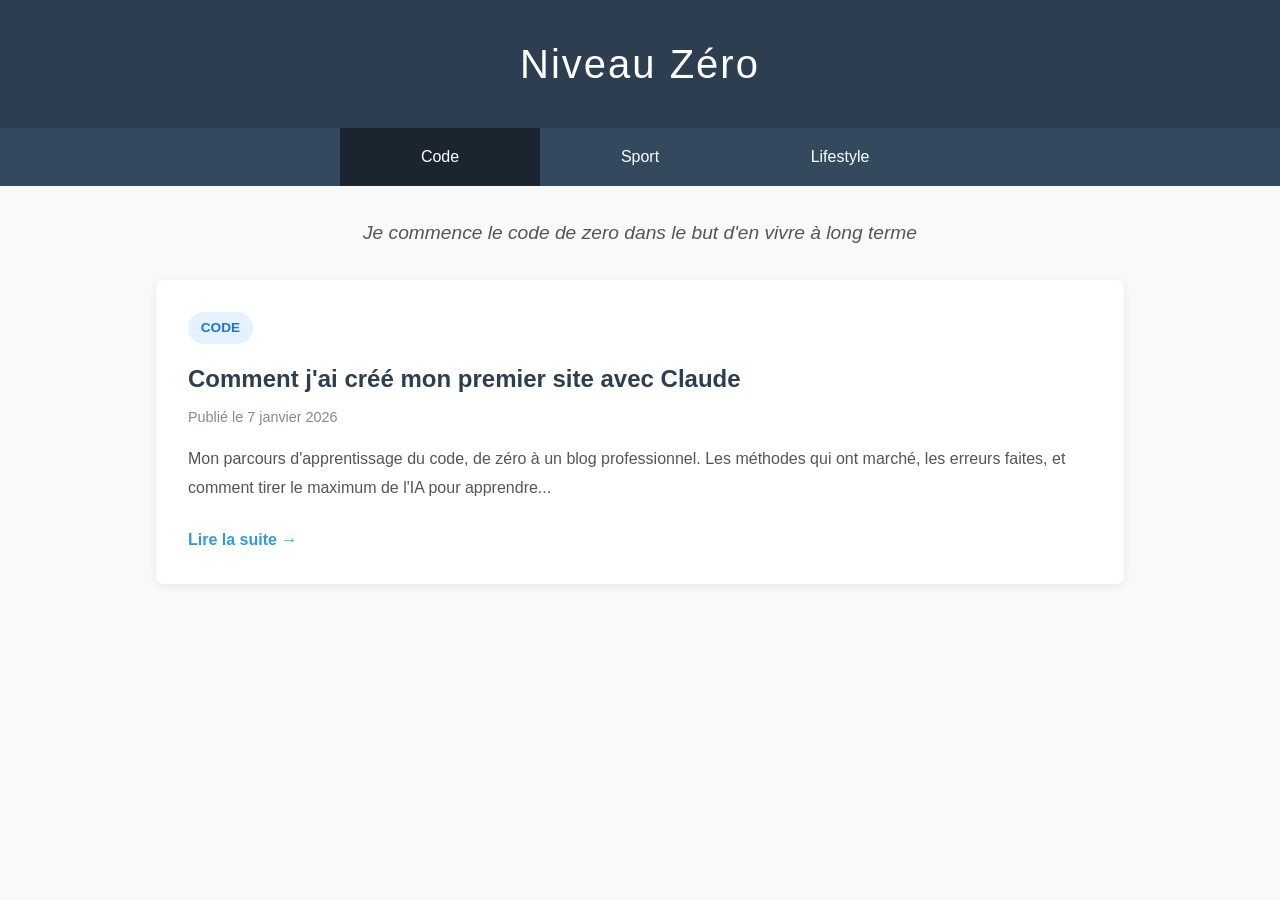
==== pages/code.html @ a373fd83 "Add files via upload" ====
<!DOCTYPE html>
<html lang="fr">
<head>
    <meta charset="UTF-8">
    <meta name="viewport" content="width=device-width, initial-scale=1.0">
    <title>niveau zéro - Code</title>
    <link rel="stylesheet" href="../css/style.css">
</head>
<body>
    <header>
        <h1><a href="../index.html" class="logo">Niveau Zéro</a></h1>
    </header>
    
    <nav>
        <ul>
            <li><a href="code.html" class="active">Code</a></li>
            <li><a href="sport.html">Sport</a></li>
            <li><a href="lifestyle.html">Lifestyle</a></li>
        </ul>
    </nav>
    
    <main>
        <p class="intro">Je commence le code de zero dans le but d'en vivre à long terme</p>

        <article class="article">
    <span class="article-category code">Code</span>
    <h2>Comment j'ai créé mon premier site avec Claude</h2>
    <div class="article-meta">Publié le 7 janvier 2026</div>
    <p>Mon parcours d'apprentissage du code, de zéro à un blog professionnel. Les méthodes qui ont marché, les erreurs faites, et comment tirer le maximum de l'IA pour apprendre...</p>
    <a href="../articles/code/apprendre-a-coder-avec-claude-1.html" class="read-more">Lire la suite →</a>
</article>
        
    </main>
</body>
</html>
---- css/style.css ----
/* Reset and Base Styles */
* {
    margin: 0;
    padding: 0;
    box-sizing: border-box;
}

body {
    font-family: Arial, sans-serif;
    line-height: 1.6;
    color: #333;
    background-color: #f9f9f9;
}

/* Header */
header {
    background-color: #2c3e50;
    color: white;
    padding: 2rem;
    text-align: center;
}

header h1 {
    font-size: 2.5rem;
    font-weight: 300;
    letter-spacing: 2px;
}

.logo {
    color: white;
    text-decoration: none;
    transition: opacity 0.3s;
}

.logo:hover {
    opacity: 0.8;
}

/* Navigation */
nav {
    background-color: #34495e;
    padding: 0;
}

nav ul {
    list-style: none;
    display: flex;
    justify-content: center;
}

nav ul li {
    flex: 1;
    text-align: center;
    max-width: 200px;
}

nav ul li a {
    display: block;
    color: white;
    text-decoration: none;
    padding: 1rem;
    transition: background-color 0.3s;
}

nav ul li a:hover {
    background-color: #2c3e50;
}

nav ul li a.active {
    background-color: #1a252f;
}

/* Main Content */
main {
    max-width: 1000px;
    margin: 0 auto;
    padding: 2rem 1rem;
}

/* Hero Section */
.hero {
    text-align: center;
    padding: 3rem 1rem;
    background: linear-gradient(135deg, #667eea 0%, #764ba2 100%);
    color: white;
    border-radius: 10px;
    margin-bottom: 3rem;
}

.hero h2 {
    font-size: 2.5rem;
    margin-bottom: 1rem;
    font-weight: 400;
}

.hero-subtitle {
    font-size: 1.2rem;
    opacity: 0.95;
    max-width: 700px;
    margin: 0 auto;
}

/* Roadmap Section */
.roadmap-section {
    margin: 4rem 0;
    padding: 3rem 2rem;
    background: linear-gradient(135deg, rgba(102, 126, 234, 0.1), rgba(118, 75, 162, 0.1));
    border-radius: 15px;
}

.roadmap-subtitle {
    text-align: center;
    color: #666;
    font-size: 1.1rem;
    margin-bottom: 3rem;
    font-style: italic;
}

.timeline-wrapper {
    position: relative;
    overflow-x: auto;
    padding: 40px 0;
}

.timeline {
    display: flex;
    gap: 30px;
    position: relative;
    min-width: 1200px;
    padding: 20px;
}

.timeline::before {
    content: '';
    position: absolute;
    top: 50px;
    left: 0;
    right: 0;
    height: 4px;
    background: linear-gradient(90deg, #667eea, #764ba2);
    border-radius: 2px;
}

.quarter {
    flex: 1;
    position: relative;
}

.quarter-marker {
    position: relative;
    width: 60px;
    height: 60px;
    background: linear-gradient(135deg, #667eea, #764ba2);
    border-radius: 50%;
    display: flex;
    align-items: center;
    justify-content: center;
    font-weight: bold;
    font-size: 1.2em;
    color: white;
    box-shadow: 0 0 20px rgba(102, 126, 234, 0.4);
    margin: 0 auto 25px;
    z-index: 10;
}

.quarter-content {
    background: white;
    border-radius: 12px;
    padding: 20px;
    border: 1px solid #e0e0e0;
    transition: all 0.3s ease;
    min-height: 280px;
    box-shadow: 0 2px 8px rgba(0,0,0,0.08);
}

.quarter-content:hover {
    border-color: rgba(102, 126, 234, 0.5);
    transform: translateY(-5px);
    box-shadow: 0 5px 15px rgba(0,0,0,0.12);
}

.quarter-content .category {
    margin-bottom: 15px;
}

.quarter-content .category:last-child {
    margin-bottom: 0;
}

.quarter-content .category-title {
    font-size: 0.95em;
    font-weight: bold;
    margin-bottom: 8px;
    color: #2c3e50;
}

.objectives {
    list-style: none;
    padding-left: 10px;
}

.objectives li {
    padding: 4px 0;
    color: #555;
    font-size: 0.9em;
    line-height: 1.5;
}

.objectives li::before {
    content: '•';
    margin-right: 8px;
    color: #667eea;
    font-weight: bold;
}

/* Custom scrollbar for roadmap */
.timeline-wrapper::-webkit-scrollbar {
    height: 8px;
}

.timeline-wrapper::-webkit-scrollbar-track {
    background: rgba(0, 0, 0, 0.05);
    border-radius: 10px;
}

.timeline-wrapper::-webkit-scrollbar-thumb {
    background: rgba(102, 126, 234, 0.5);
    border-radius: 10px;
}

.timeline-wrapper::-webkit-scrollbar-thumb:hover {
    background: rgba(102, 126, 234, 0.7);
}

/* Section Titles */
.section-title {
    font-size: 2rem;
    color: #2c3e50;
    margin-bottom: 2rem;
    text-align: center;
    font-weight: 400;
}

/* Category Cards */
.categories {
    margin-bottom: 4rem;
}

.category-grid {
    display: grid;
    grid-template-columns: repeat(auto-fit, minmax(280px, 1fr));
    gap: 2rem;
    margin-bottom: 2rem;
}

.category-card {
    background: white;
    padding: 2rem;
    border-radius: 10px;
    text-align: center;
    text-decoration: none;
    color: #333;
    box-shadow: 0 2px 10px rgba(0,0,0,0.1);
    transition: transform 0.3s, box-shadow 0.3s;
}

.category-card:hover {
    transform: translateY(-5px);
    box-shadow: 0 5px 20px rgba(0,0,0,0.15);
}

.category-icon {
    font-size: 3rem;
    margin-bottom: 1rem;
}

.category-card h4 {
    font-size: 1.5rem;
    color: #2c3e50;
    margin-bottom: 0.5rem;
}

.category-card p {
    color: #666;
    font-size: 0.95rem;
}

/* Latest Articles Section */
.latest-articles {
    margin-bottom: 3rem;
}

/* Articles */
.article {
    background-color: #fff;
    padding: 2rem;
    margin-bottom: 2rem;
    border-radius: 8px;
    box-shadow: 0 2px 8px rgba(0,0,0,0.08);
    transition: box-shadow 0.3s;
    position: relative;
}

.article:hover {
    box-shadow: 0 4px 15px rgba(0,0,0,0.12);
}

.article-category {
    display: inline-block;
    padding: 0.3rem 0.8rem;
    border-radius: 20px;
    font-size: 0.85rem;
    font-weight: bold;
    margin-bottom: 1rem;
    text-transform: uppercase;
}

.article-category.code {
    background-color: #e3f2fd;
    color: #1976d2;
}

.article-category.sport {
    background-color: #fff3e0;
    color: #f57c00;
}

.article-category.lifestyle {
    background-color: #f3e5f5;
    color: #7b1fa2;
}

.article h2 {
    color: #2c3e50;
    margin-bottom: 0.5rem;
    font-size: 1.5rem;
}

.article-meta {
    color: #7f8c8d;
    font-size: 0.9rem;
    margin-bottom: 1rem;
}

.article p {
    color: #555;
    line-height: 1.8;
    margin-bottom: 1rem;
}

.read-more {
    display: inline-block;
    margin-top: 0.5rem;
    color: #3498db;
    text-decoration: none;
    font-weight: bold;
    transition: color 0.3s;
}

.read-more:hover {
    color: #2980b9;
}

/* Intro Text */
.intro {
    font-size: 1.2rem;
    color: #555;
    margin-bottom: 2rem;
    text-align: center;
    font-style: italic;
}

/* About Section */
.about {
    background: white;
    padding: 2rem;
    border-radius: 8px;
    text-align: center;
    box-shadow: 0 2px 8px rgba(0,0,0,0.08);
}

.about h3 {
    color: #2c3e50;
    margin-bottom: 1rem;
    font-size: 1.8rem;
}

.about p {
    color: #666;
    line-height: 1.8;
    max-width: 700px;
    margin: 0 auto;
}

/* Full Article Page Styles */
.article-full {
    max-width: 750px;
    margin: 2rem auto;
    background: white;
    padding: 3rem;
    border-radius: 8px;
    box-shadow: 0 2px 10px rgba(0,0,0,0.08);
}

.back-link {
    display: inline-block;
    color: #3498db;
    text-decoration: none;
    font-weight: 500;
    margin-bottom: 2rem;
    transition: color 0.3s;
}

.back-link:hover {
    color: #2980b9;
}

.article-header {
    text-align: center;
    margin-bottom: 3rem;
    padding-bottom: 2rem;
    border-bottom: 2px solid #f0f0f0;
}

.article-title {
    font-size: 2.5rem;
    color: #2c3e50;
    margin: 1rem 0;
    line-height: 1.3;
    font-weight: 500;
}

.article-content {
    font-size: 1.1rem;
    line-height: 1.9;
    color: #333;
}

.article-content p {
    margin-bottom: 1.5rem;
}

.article-content h3 {
    font-size: 1.6rem;
    color: #2c3e50;
    margin-top: 2.5rem;
    margin-bottom: 1rem;
    font-weight: 500;
}

.article-content h4 {
    font-size: 1.3rem;
    color: #34495e;
    margin-top: 2rem;
    margin-bottom: 0.8rem;
}

.highlight {
    background: linear-gradient(120deg, #fff3e0 0%, #fff3e0 100%);
    background-repeat: no-repeat;
    background-size: 100% 40%;
    background-position: 0 85%;
    padding: 0.3rem 0;
    font-style: italic;
    font-weight: 500;
}

.key-takeaways {
    background: #f8f9fa;
    padding: 2rem;
    border-left: 4px solid #f57c00;
    margin: 2rem 0;
    border-radius: 4px;
}

.key-takeaways h4 {
    color: #2c3e50;
    margin-bottom: 1rem;
    font-size: 1.2rem;
}

.key-takeaways ul {
    margin-left: 1.5rem;
}

.key-takeaways li {
    margin-bottom: 0.8rem;
    line-height: 1.7;
}

.article-footer {
    margin-top: 3rem;
    padding-top: 2rem;
    border-top: 2px solid #f0f0f0;
}

/* Responsive Design */
@media (max-width: 768px) {
    .hero h2 {
        font-size: 2rem;
    }

    .hero-subtitle {
        font-size: 1rem;
    }

    .category-grid {
        grid-template-columns: 1fr;
    }

    nav ul {
        flex-direction: column;
    }

    nav ul li {
        max-width: 100%;
    }

    .article-full {
        padding: 1.5rem;
    }

    .article-title {
        font-size: 1.8rem;
    }

    .article-content {
        font-size: 1rem;
    }
}
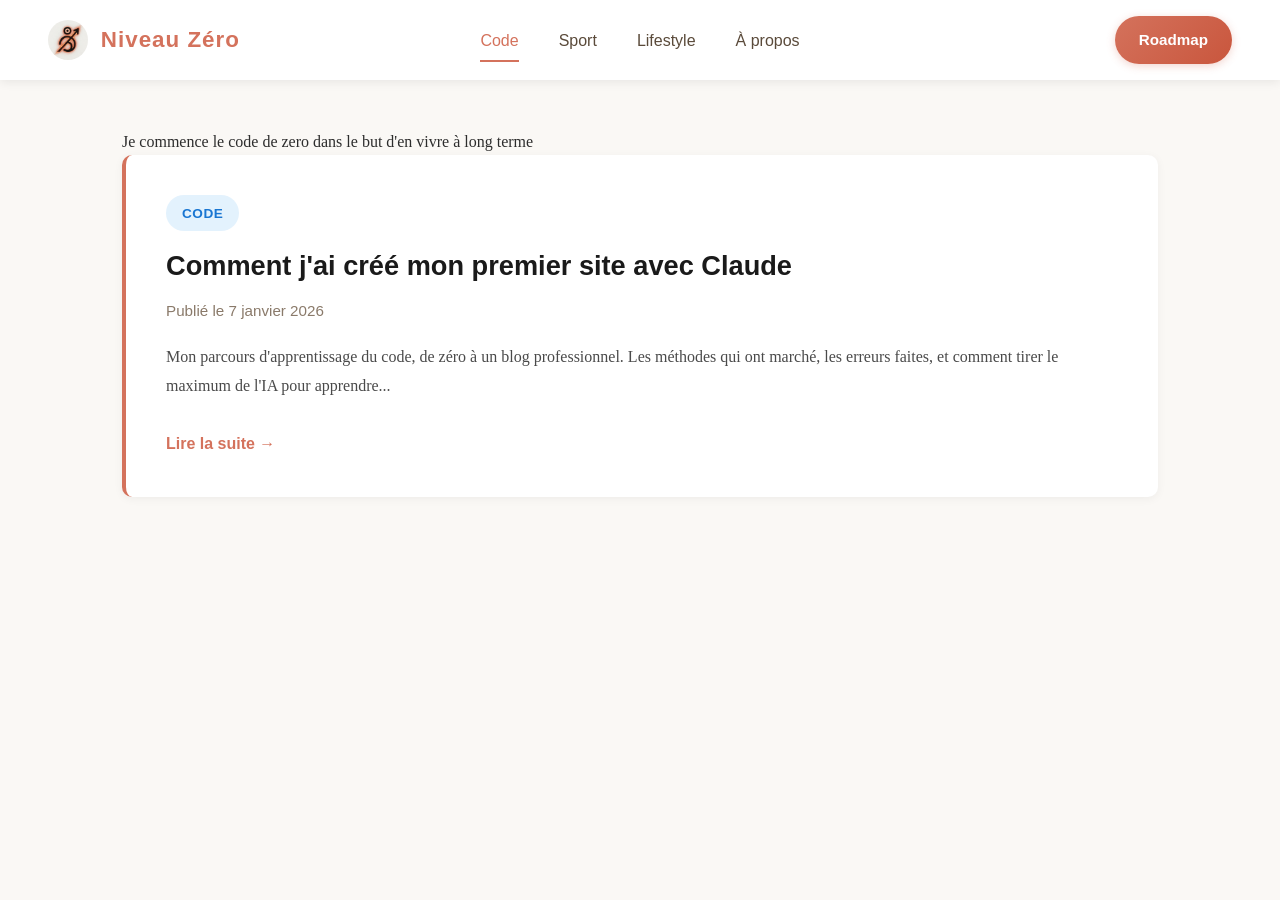
==== commit 356c7cb5: "premier commit" ====
--- a/pages/code.html
+++ b/pages/code.html
@@ -1,35 +1,43 @@
-<!DOCTYPE html>
-<html lang="fr">
-<head>
-    <meta charset="UTF-8">
-    <meta name="viewport" content="width=device-width, initial-scale=1.0">
-    <title>niveau zéro - Code</title>
-    <link rel="stylesheet" href="../css/style.css">
-</head>
-<body>
-    <header>
-        <h1><a href="../index.html" class="logo">Niveau Zéro</a></h1>
-    </header>
-    
-    <nav>
-        <ul>
-            <li><a href="code.html" class="active">Code</a></li>
-            <li><a href="sport.html">Sport</a></li>
-            <li><a href="lifestyle.html">Lifestyle</a></li>
-        </ul>
-    </nav>
-    
-    <main>
-        <p class="intro">Je commence le code de zero dans le but d'en vivre à long terme</p>
-
-        <article class="article">
-    <span class="article-category code">Code</span>
-    <h2>Comment j'ai créé mon premier site avec Claude</h2>
-    <div class="article-meta">Publié le 7 janvier 2026</div>
-    <p>Mon parcours d'apprentissage du code, de zéro à un blog professionnel. Les méthodes qui ont marché, les erreurs faites, et comment tirer le maximum de l'IA pour apprendre...</p>
-    <a href="../articles/code/apprendre-a-coder-avec-claude-1.html" class="read-more">Lire la suite →</a>
-</article>
-        
-    </main>
-</body>
+<!DOCTYPE html>
+<html lang="fr">
+<head>
+    <meta charset="UTF-8">
+    <meta name="viewport" content="width=device-width, initial-scale=1.0">
+    <title>niveau zéro - Code</title>
+    <link rel="stylesheet" href="../css/style.css">
+</head>
+<body>
+    <nav class="navbar">
+        <div class="nav-left">
+            <a href="../index.html" class="nav-logo">
+                <img class="logo-icon" src="../images\logo-1.jpg" alt="logo-image">
+                <span class="logo-text">Niveau Zéro</span>
+            </a>
+        </div>
+        
+        <div class="nav-center">
+            <a href="code.html" class="active">Code</a>
+            <a href="sport.html">Sport</a>
+            <a href="lifestyle.html">Lifestyle</a>
+            <a href="#../index.html#about">À propos</a>
+        </div>
+        
+        <div class="nav-right">
+            <a href="../index.html#roadmap" class="nav-roadmap">Roadmap</a>
+        </div>
+    </nav>
+    
+    <main>
+        <p class="intro">Je commence le code de zero dans le but d'en vivre à long terme</p>
+
+        <article class="article">
+    <span class="article-category code">Code</span>
+    <h2>Comment j'ai créé mon premier site avec Claude</h2>
+    <div class="article-meta">Publié le 7 janvier 2026</div>
+    <p>Mon parcours d'apprentissage du code, de zéro à un blog professionnel. Les méthodes qui ont marché, les erreurs faites, et comment tirer le maximum de l'IA pour apprendre...</p>
+    <a href="../articles/code/apprendre-a-coder-avec-claude-1.html" class="read-more">Lire la suite →</a>
+</article>
+        
+    </main>
+</body>
 </html>
--- a/css/style.css
+++ b/css/style.css
@@ -1,530 +1,694 @@
-/* Reset and Base Styles */
-* {
-    margin: 0;
-    padding: 0;
-    box-sizing: border-box;
-}
-
-body {
-    font-family: Arial, sans-serif;
-    line-height: 1.6;
-    color: #333;
-    background-color: #f9f9f9;
-}
-
-/* Header */
-header {
-    background-color: #2c3e50;
-    color: white;
-    padding: 2rem;
-    text-align: center;
-}
-
-header h1 {
-    font-size: 2.5rem;
-    font-weight: 300;
-    letter-spacing: 2px;
-}
-
-.logo {
-    color: white;
-    text-decoration: none;
-    transition: opacity 0.3s;
-}
-
-.logo:hover {
-    opacity: 0.8;
-}
-
-/* Navigation */
-nav {
-    background-color: #34495e;
-    padding: 0;
-}
-
-nav ul {
-    list-style: none;
-    display: flex;
-    justify-content: center;
-}
-
-nav ul li {
-    flex: 1;
-    text-align: center;
-    max-width: 200px;
-}
-
-nav ul li a {
-    display: block;
-    color: white;
-    text-decoration: none;
-    padding: 1rem;
-    transition: background-color 0.3s;
-}
-
-nav ul li a:hover {
-    background-color: #2c3e50;
-}
-
-nav ul li a.active {
-    background-color: #1a252f;
-}
-
-/* Main Content */
-main {
-    max-width: 1000px;
-    margin: 0 auto;
-    padding: 2rem 1rem;
-}
-
-/* Hero Section */
-.hero {
-    text-align: center;
-    padding: 3rem 1rem;
-    background: linear-gradient(135deg, #667eea 0%, #764ba2 100%);
-    color: white;
-    border-radius: 10px;
-    margin-bottom: 3rem;
-}
-
-.hero h2 {
-    font-size: 2.5rem;
-    margin-bottom: 1rem;
-    font-weight: 400;
-}
-
-.hero-subtitle {
-    font-size: 1.2rem;
-    opacity: 0.95;
-    max-width: 700px;
-    margin: 0 auto;
-}
-
-/* Roadmap Section */
-.roadmap-section {
-    margin: 4rem 0;
-    padding: 3rem 2rem;
-    background: linear-gradient(135deg, rgba(102, 126, 234, 0.1), rgba(118, 75, 162, 0.1));
-    border-radius: 15px;
-}
-
-.roadmap-subtitle {
-    text-align: center;
-    color: #666;
-    font-size: 1.1rem;
-    margin-bottom: 3rem;
-    font-style: italic;
-}
-
-.timeline-wrapper {
-    position: relative;
-    overflow-x: auto;
-    padding: 40px 0;
-}
-
-.timeline {
-    display: flex;
-    gap: 30px;
-    position: relative;
-    min-width: 1200px;
-    padding: 20px;
-}
-
-.timeline::before {
-    content: '';
-    position: absolute;
-    top: 50px;
-    left: 0;
-    right: 0;
-    height: 4px;
-    background: linear-gradient(90deg, #667eea, #764ba2);
-    border-radius: 2px;
-}
-
-.quarter {
-    flex: 1;
-    position: relative;
-}
-
-.quarter-marker {
-    position: relative;
-    width: 60px;
-    height: 60px;
-    background: linear-gradient(135deg, #667eea, #764ba2);
-    border-radius: 50%;
-    display: flex;
-    align-items: center;
-    justify-content: center;
-    font-weight: bold;
-    font-size: 1.2em;
-    color: white;
-    box-shadow: 0 0 20px rgba(102, 126, 234, 0.4);
-    margin: 0 auto 25px;
-    z-index: 10;
-}
-
-.quarter-content {
-    background: white;
-    border-radius: 12px;
-    padding: 20px;
-    border: 1px solid #e0e0e0;
-    transition: all 0.3s ease;
-    min-height: 280px;
-    box-shadow: 0 2px 8px rgba(0,0,0,0.08);
-}
-
-.quarter-content:hover {
-    border-color: rgba(102, 126, 234, 0.5);
-    transform: translateY(-5px);
-    box-shadow: 0 5px 15px rgba(0,0,0,0.12);
-}
-
-.quarter-content .category {
-    margin-bottom: 15px;
-}
-
-.quarter-content .category:last-child {
-    margin-bottom: 0;
-}
-
-.quarter-content .category-title {
-    font-size: 0.95em;
-    font-weight: bold;
-    margin-bottom: 8px;
-    color: #2c3e50;
-}
-
-.objectives {
-    list-style: none;
-    padding-left: 10px;
-}
-
-.objectives li {
-    padding: 4px 0;
-    color: #555;
-    font-size: 0.9em;
-    line-height: 1.5;
-}
-
-.objectives li::before {
-    content: '•';
-    margin-right: 8px;
-    color: #667eea;
-    font-weight: bold;
-}
-
-/* Custom scrollbar for roadmap */
-.timeline-wrapper::-webkit-scrollbar {
-    height: 8px;
-}
-
-.timeline-wrapper::-webkit-scrollbar-track {
-    background: rgba(0, 0, 0, 0.05);
-    border-radius: 10px;
-}
-
-.timeline-wrapper::-webkit-scrollbar-thumb {
-    background: rgba(102, 126, 234, 0.5);
-    border-radius: 10px;
-}
-
-.timeline-wrapper::-webkit-scrollbar-thumb:hover {
-    background: rgba(102, 126, 234, 0.7);
-}
-
-/* Section Titles */
-.section-title {
-    font-size: 2rem;
-    color: #2c3e50;
-    margin-bottom: 2rem;
-    text-align: center;
-    font-weight: 400;
-}
-
-/* Category Cards */
-.categories {
-    margin-bottom: 4rem;
-}
-
-.category-grid {
-    display: grid;
-    grid-template-columns: repeat(auto-fit, minmax(280px, 1fr));
-    gap: 2rem;
-    margin-bottom: 2rem;
-}
-
-.category-card {
-    background: white;
-    padding: 2rem;
-    border-radius: 10px;
-    text-align: center;
-    text-decoration: none;
-    color: #333;
-    box-shadow: 0 2px 10px rgba(0,0,0,0.1);
-    transition: transform 0.3s, box-shadow 0.3s;
-}
-
-.category-card:hover {
-    transform: translateY(-5px);
-    box-shadow: 0 5px 20px rgba(0,0,0,0.15);
-}
-
-.category-icon {
-    font-size: 3rem;
-    margin-bottom: 1rem;
-}
-
-.category-card h4 {
-    font-size: 1.5rem;
-    color: #2c3e50;
-    margin-bottom: 0.5rem;
-}
-
-.category-card p {
-    color: #666;
-    font-size: 0.95rem;
-}
-
-/* Latest Articles Section */
-.latest-articles {
-    margin-bottom: 3rem;
-}
-
-/* Articles */
-.article {
-    background-color: #fff;
-    padding: 2rem;
-    margin-bottom: 2rem;
-    border-radius: 8px;
-    box-shadow: 0 2px 8px rgba(0,0,0,0.08);
-    transition: box-shadow 0.3s;
-    position: relative;
-}
-
-.article:hover {
-    box-shadow: 0 4px 15px rgba(0,0,0,0.12);
-}
-
-.article-category {
-    display: inline-block;
-    padding: 0.3rem 0.8rem;
-    border-radius: 20px;
-    font-size: 0.85rem;
-    font-weight: bold;
-    margin-bottom: 1rem;
-    text-transform: uppercase;
-}
-
-.article-category.code {
-    background-color: #e3f2fd;
-    color: #1976d2;
-}
-
-.article-category.sport {
-    background-color: #fff3e0;
-    color: #f57c00;
-}
-
-.article-category.lifestyle {
-    background-color: #f3e5f5;
-    color: #7b1fa2;
-}
-
-.article h2 {
-    color: #2c3e50;
-    margin-bottom: 0.5rem;
-    font-size: 1.5rem;
-}
-
-.article-meta {
-    color: #7f8c8d;
-    font-size: 0.9rem;
-    margin-bottom: 1rem;
-}
-
-.article p {
-    color: #555;
-    line-height: 1.8;
-    margin-bottom: 1rem;
-}
-
-.read-more {
-    display: inline-block;
-    margin-top: 0.5rem;
-    color: #3498db;
-    text-decoration: none;
-    font-weight: bold;
-    transition: color 0.3s;
-}
-
-.read-more:hover {
-    color: #2980b9;
-}
-
-/* Intro Text */
-.intro {
-    font-size: 1.2rem;
-    color: #555;
-    margin-bottom: 2rem;
-    text-align: center;
-    font-style: italic;
-}
-
-/* About Section */
-.about {
-    background: white;
-    padding: 2rem;
-    border-radius: 8px;
-    text-align: center;
-    box-shadow: 0 2px 8px rgba(0,0,0,0.08);
-}
-
-.about h3 {
-    color: #2c3e50;
-    margin-bottom: 1rem;
-    font-size: 1.8rem;
-}
-
-.about p {
-    color: #666;
-    line-height: 1.8;
-    max-width: 700px;
-    margin: 0 auto;
-}
-
-/* Full Article Page Styles */
-.article-full {
-    max-width: 750px;
-    margin: 2rem auto;
-    background: white;
-    padding: 3rem;
-    border-radius: 8px;
-    box-shadow: 0 2px 10px rgba(0,0,0,0.08);
-}
-
-.back-link {
-    display: inline-block;
-    color: #3498db;
-    text-decoration: none;
-    font-weight: 500;
-    margin-bottom: 2rem;
-    transition: color 0.3s;
-}
-
-.back-link:hover {
-    color: #2980b9;
-}
-
-.article-header {
-    text-align: center;
-    margin-bottom: 3rem;
-    padding-bottom: 2rem;
-    border-bottom: 2px solid #f0f0f0;
-}
-
-.article-title {
-    font-size: 2.5rem;
-    color: #2c3e50;
-    margin: 1rem 0;
-    line-height: 1.3;
-    font-weight: 500;
-}
-
-.article-content {
-    font-size: 1.1rem;
-    line-height: 1.9;
-    color: #333;
-}
-
-.article-content p {
-    margin-bottom: 1.5rem;
-}
-
-.article-content h3 {
-    font-size: 1.6rem;
-    color: #2c3e50;
-    margin-top: 2.5rem;
-    margin-bottom: 1rem;
-    font-weight: 500;
-}
-
-.article-content h4 {
-    font-size: 1.3rem;
-    color: #34495e;
-    margin-top: 2rem;
-    margin-bottom: 0.8rem;
-}
-
-.highlight {
-    background: linear-gradient(120deg, #fff3e0 0%, #fff3e0 100%);
-    background-repeat: no-repeat;
-    background-size: 100% 40%;
-    background-position: 0 85%;
-    padding: 0.3rem 0;
-    font-style: italic;
-    font-weight: 500;
-}
-
-.key-takeaways {
-    background: #f8f9fa;
-    padding: 2rem;
-    border-left: 4px solid #f57c00;
-    margin: 2rem 0;
-    border-radius: 4px;
-}
-
-.key-takeaways h4 {
-    color: #2c3e50;
-    margin-bottom: 1rem;
-    font-size: 1.2rem;
-}
-
-.key-takeaways ul {
-    margin-left: 1.5rem;
-}
-
-.key-takeaways li {
-    margin-bottom: 0.8rem;
-    line-height: 1.7;
-}
-
-.article-footer {
-    margin-top: 3rem;
-    padding-top: 2rem;
-    border-top: 2px solid #f0f0f0;
-}
-
-/* Responsive Design */
-@media (max-width: 768px) {
-    .hero h2 {
-        font-size: 2rem;
-    }
-
-    .hero-subtitle {
-        font-size: 1rem;
-    }
-
-    .category-grid {
-        grid-template-columns: 1fr;
-    }
-
-    nav ul {
-        flex-direction: column;
-    }
-
-    nav ul li {
-        max-width: 100%;
-    }
-
-    .article-full {
-        padding: 1.5rem;
-    }
-
-    .article-title {
-        font-size: 1.8rem;
-    }
-
-    .article-content {
-        font-size: 1rem;
-    }
+/* ========================================
+   NIVEAU ZÉRO - DIRECTION ARTISTIQUE
+   Palette: Tons chauds, accueillants et professionnels
+   ======================================== */
+
+/* Reset and Base Styles */
+* {
+    margin: 0;
+    padding: 0;
+    box-sizing: border-box;
+}
+
+body {
+    font-family: 'Georgia', 'Times New Roman', serif;
+    line-height: 1.7;
+    color: #2d2d2d;
+    background-color: #faf8f5;
+}
+
+/* Typography */
+h1, h2, h3, h4 {
+    font-family: 'Arial', 'Helvetica', sans-serif;
+    font-weight: 600;
+    color: #1a1a1a;
+}
+
+/* ========================================
+   NAVIGATION BAR
+   ======================================== */
+.navbar {
+    background-color: #fff;
+    padding: 1rem 3rem;
+    display: flex;
+    justify-content: space-between;
+    align-items: center;
+    box-shadow: 0 2px 10px rgba(0,0,0,0.08);
+    position: sticky;
+    top: 0;
+    z-index: 1000;
+}
+
+/* Left: Logo */
+.nav-left {
+    flex: 1;
+}
+
+.nav-logo {
+    display: flex;
+    align-items: center;
+    gap: 0.8rem;
+    text-decoration: none;
+    color: #1a1a1a;
+    transition: transform 0.3s ease;
+}
+
+.nav-logo:hover {
+    transform: scale(1.05);
+}
+
+.logo-icon {
+    width: 40px;
+    height: 40px;
+    object-fit: contain;
+    border-radius: 50%;  /* Logo rond */
+}
+
+.logo-text {
+    font-family: 'Arial', sans-serif;
+    font-size: 1.4rem;
+    font-weight: 600;
+    color: #d4725c;
+    letter-spacing: 1px;
+}
+
+/* Center: Main Links */
+.nav-center {
+    flex: 2;
+    display: flex;
+    justify-content: center;
+    gap: 2.5rem;
+}
+
+.nav-center a {
+    color: #5a4a3a;
+    text-decoration: none;
+    font-family: 'Arial', sans-serif;
+    font-weight: 500;
+    font-size: 1rem;
+    padding: 0.5rem 0;
+    position: relative;
+    transition: color 0.3s ease;
+}
+
+.nav-center a::after {
+    content: '';
+    position: absolute;
+    bottom: 0;
+    left: 0;
+    width: 0;
+    height: 2px;
+    background-color: #d4725c;
+    transition: width 0.3s ease;
+}
+
+.nav-center a:hover {
+    color: #d4725c;
+}
+
+.nav-center a:hover::after,
+.nav-center a.active::after {
+    width: 100%;
+}
+
+.nav-center a.active {
+    color: #d4725c;
+}
+
+/* Right: Roadmap Link */
+.nav-right {
+    flex: 1;
+    display: flex;
+    justify-content: flex-end;
+}
+
+.nav-roadmap {
+    background: linear-gradient(135deg, #d4725c 0%, #c9563d 100%);
+    color: #fff;
+    text-decoration: none;
+    padding: 0.7rem 1.5rem;
+    border-radius: 25px;
+    font-family: 'Arial', sans-serif;
+    font-weight: 600;
+    font-size: 0.95rem;
+    transition: all 0.3s ease;
+    box-shadow: 0 2px 8px rgba(212, 114, 92, 0.3);
+}
+
+.nav-roadmap:hover {
+    transform: translateY(-2px);
+    box-shadow: 0 4px 12px rgba(212, 114, 92, 0.4);
+}
+
+/* ========================================
+   HEADER (removed, now using navbar)
+   ======================================== */
+
+/* ========================================
+   MAIN CONTENT
+   ======================================== */
+main {
+    max-width: 1100px;
+    margin: 0 auto;
+    padding: 3rem 2rem;
+}
+
+/* ========================================
+   HERO SECTION
+   ======================================== */
+.hero {
+    text-align: center;
+    padding: 4rem 2rem;
+    background: linear-gradient(135deg, #f9e6d9 0%, #f5d9c4 100%);
+    border-radius: 12px;
+    margin-bottom: 4rem;
+    box-shadow: 0 4px 15px rgba(212, 114, 92, 0.1);
+}
+
+.hero h2 {
+    font-size: 2.8rem;
+    margin-bottom: 1.5rem;
+    font-weight: 400;
+    color: #d4725c;
+}
+
+.hero-subtitle {
+    font-size: 1.25rem;
+    color: #5a4a3a;
+    max-width: 750px;
+    margin: 0 auto;
+    line-height: 1.8;
+}
+
+/* ========================================
+   SECTION TITLES
+   ======================================== */
+.section-title {
+    font-size: 2.2rem;
+    color: #d4725c;
+    margin-bottom: 2.5rem;
+    text-align: center;
+    font-weight: 500;
+}
+
+/* ========================================
+   CATEGORY CARDS
+   ======================================== */
+.categories {
+    margin-bottom: 5rem;
+}
+
+.category-grid {
+    display: grid;
+    grid-template-columns: repeat(auto-fit, minmax(300px, 1fr));
+    gap: 2rem;
+    margin-bottom: 2rem;
+}
+
+.category-card {
+    background: #fff;
+    padding: 2.5rem 2rem;
+    border-radius: 10px;
+    text-align: center;
+    text-decoration: none;
+    color: #2d2d2d;
+    border: 2px solid #f5ede3;
+    transition: all 0.3s ease;
+    box-shadow: 0 2px 8px rgba(0,0,0,0.05);
+}
+
+.category-card:hover {
+    transform: translateY(-8px);
+    box-shadow: 0 8px 25px rgba(212, 114, 92, 0.15);
+    border-color: #d4725c;
+}
+
+.category-icon {
+    font-size: 3.5rem;
+    margin-bottom: 1.2rem;
+}
+
+.category-card h4 {
+    font-size: 1.6rem;
+    color: #d4725c;
+    margin-bottom: 0.8rem;
+}
+
+.category-card p {
+    color: #5a4a3a;
+    font-size: 1rem;
+    line-height: 1.6;
+}
+
+/* ========================================
+   LATEST ARTICLES SECTION
+   ======================================== */
+.latest-articles {
+    margin-bottom: 4rem;
+}
+
+/* ========================================
+   ARTICLES
+   ======================================== */
+.article {
+    background-color: #fff;
+    padding: 2.5rem;
+    margin-bottom: 2.5rem;
+    border-radius: 10px;
+    border-left: 4px solid #d4725c;
+    box-shadow: 0 2px 10px rgba(0,0,0,0.05);
+    transition: all 0.3s ease;
+}
+
+.article:hover {
+    box-shadow: 0 5px 20px rgba(212, 114, 92, 0.15);
+    transform: translateX(5px);
+}
+
+.article-category {
+    display: inline-block;
+    padding: 0.4rem 1rem;
+    border-radius: 20px;
+    font-size: 0.85rem;
+    font-weight: 600;
+    margin-bottom: 1rem;
+    text-transform: uppercase;
+    font-family: 'Arial', sans-serif;
+    letter-spacing: 0.5px;
+}
+
+.article-category.code {
+    background-color: #e3f2fd;
+    color: #1976d2;
+}
+
+.article-category.sport {
+    background-color: #fff3e0;
+    color: #d4725c;
+}
+
+.article-category.lifestyle {
+    background-color: #f3e5f5;
+    color: #8e44ad;
+}
+
+.article h2 {
+    color: #1a1a1a;
+    margin-bottom: 0.8rem;
+    font-size: 1.7rem;
+    line-height: 1.4;
+}
+
+.article-meta {
+    color: #8a7a6a;
+    font-size: 0.95rem;
+    margin-bottom: 1.2rem;
+    font-family: 'Arial', sans-serif;
+}
+
+.article p {
+    color: #4a4a4a;
+    line-height: 1.8;
+    margin-bottom: 1rem;
+}
+
+.read-more {
+    display: inline-block;
+    margin-top: 0.8rem;
+    color: #d4725c;
+    text-decoration: none;
+    font-weight: 600;
+    font-family: 'Arial', sans-serif;
+    transition: all 0.3s ease;
+}
+
+.read-more:hover {
+    color: #c9563d;
+    transform: translateX(5px);
+}
+
+/* ========================================
+   ABOUT SECTION
+   ======================================== */
+.about {
+    background: linear-gradient(135deg, #f9e6d9 0%, #f5d9c4 100%);
+    padding: 3rem;
+    border-radius: 10px;
+    text-align: center;
+    margin-bottom: 4rem;
+    box-shadow: 0 2px 10px rgba(212, 114, 92, 0.1);
+}
+
+.about h3 {
+    color: #d4725c;
+    margin-bottom: 1.5rem;
+    font-size: 2rem;
+}
+
+.about p {
+    color: #5a4a3a;
+    line-height: 1.9;
+    max-width: 750px;
+    margin: 0 auto;
+    font-size: 1.1rem;
+}
+
+/* ========================================
+   ROADMAP SECTION (FOOTER)
+   ======================================== */
+.roadmap-section {
+    margin: 5rem 0 3rem;
+    padding: 3rem 2rem;
+    background: #fff;
+    border-radius: 12px;
+    box-shadow: 0 2px 15px rgba(0,0,0,0.08);
+    border-top: 4px solid #d4725c;
+}
+
+.roadmap-subtitle {
+    text-align: center;
+    color: #5a4a3a;
+    font-size: 1.15rem;
+    margin-bottom: 3rem;
+    font-style: italic;
+}
+
+.timeline-wrapper {
+    position: relative;
+    overflow-x: auto;
+    padding: 40px 0;
+}
+
+.timeline {
+    display: flex;
+    gap: 30px;
+    position: relative;
+    min-width: 1200px;
+    padding: 20px;
+}
+
+.timeline::before {
+    content: '';
+    position: absolute;
+    top: 50px;
+    left: 0;
+    right: 0;
+    height: 4px;
+    background: linear-gradient(90deg, #d4725c, #c9563d);
+    border-radius: 2px;
+}
+
+.quarter {
+    flex: 1;
+    position: relative;
+}
+
+.quarter-marker {
+    position: relative;
+    width: 60px;
+    height: 60px;
+    background: linear-gradient(135deg, #d4725c, #c9563d);
+    border-radius: 50%;
+    display: flex;
+    align-items: center;
+    justify-content: center;
+    font-weight: bold;
+    font-size: 1.2em;
+    color: white;
+    box-shadow: 0 3px 15px rgba(212, 114, 92, 0.3);
+    margin: 0 auto 25px;
+    z-index: 10;
+}
+
+.quarter-content {
+    background: #faf8f5;
+    border-radius: 10px;
+    padding: 20px;
+    border: 2px solid #f5ede3;
+    transition: all 0.3s ease;
+    min-height: 280px;
+}
+
+.quarter-content:hover {
+    border-color: #d4725c;
+    box-shadow: 0 5px 15px rgba(212, 114, 92, 0.15);
+}
+
+.quarter-content .category {
+    margin-bottom: 15px;
+}
+
+.quarter-content .category:last-child {
+    margin-bottom: 0;
+}
+
+.quarter-content .category-title {
+    font-size: 0.95em;
+    font-weight: bold;
+    margin-bottom: 8px;
+    color: #1a1a1a;
+    font-family: 'Arial', sans-serif;
+}
+
+.objectives {
+    list-style: none;
+    padding-left: 10px;
+}
+
+.objectives li {
+    padding: 4px 0;
+    color: #4a4a4a;
+    font-size: 0.9em;
+    line-height: 1.6;
+}
+
+.objectives li::before {
+    content: '•';
+    margin-right: 8px;
+    color: #d4725c;
+    font-weight: bold;
+}
+
+/* Scrollbar for roadmap */
+.timeline-wrapper::-webkit-scrollbar {
+    height: 8px;
+}
+
+.timeline-wrapper::-webkit-scrollbar-track {
+    background: #f5ede3;
+    border-radius: 10px;
+}
+
+.timeline-wrapper::-webkit-scrollbar-thumb {
+    background: #d4725c;
+    border-radius: 10px;
+}
+
+.timeline-wrapper::-webkit-scrollbar-thumb:hover {
+    background: #c9563d;
+}
+
+/* ========================================
+   SITE FOOTER
+   ======================================== */
+.site-footer {
+    background-color: #e8ddd1;
+    text-align: center;
+    padding: 2rem;
+    color: #5a4a3a;
+    font-family: 'Arial', sans-serif;
+    margin-top: 3rem;
+}
+
+/* ========================================
+   FULL ARTICLE PAGE STYLES
+   ======================================== */
+.article-full {
+    max-width: 800px;
+    margin: 3rem auto;
+    background: #fff;
+    padding: 3.5rem;
+    border-radius: 10px;
+    box-shadow: 0 2px 15px rgba(0,0,0,0.08);
+    border-top: 4px solid #d4725c;
+}
+
+.back-link {
+    display: inline-block;
+    color: #d4725c;
+    text-decoration: none;
+    font-weight: 600;
+    margin-bottom: 2rem;
+    font-family: 'Arial', sans-serif;
+    transition: all 0.3s ease;
+}
+
+.back-link:hover {
+    color: #c9563d;
+    transform: translateX(-5px);
+}
+
+.article-header {
+    text-align: center;
+    margin-bottom: 3rem;
+    padding-bottom: 2rem;
+    border-bottom: 2px solid #f5ede3;
+}
+
+.article-title {
+    font-size: 2.8rem;
+    color: #1a1a1a;
+    margin: 1rem 0;
+    line-height: 1.3;
+    font-weight: 500;
+}
+
+.article-content {
+    font-size: 1.15rem;
+    line-height: 1.9;
+    color: #2d2d2d;
+}
+
+.article-content p {
+    margin-bottom: 1.8rem;
+}
+
+.article-content h3 {
+    font-size: 1.8rem;
+    color: #d4725c;
+    margin-top: 3rem;
+    margin-bottom: 1.2rem;
+    font-weight: 500;
+}
+
+.article-content h4 {
+    font-size: 1.4rem;
+    color: #5a4a3a;
+    margin-top: 2.5rem;
+    margin-bottom: 1rem;
+}
+
+.highlight {
+    background: linear-gradient(120deg, #fff3e0 0%, #fff3e0 100%);
+    background-repeat: no-repeat;
+    background-size: 100% 50%;
+    background-position: 0 85%;
+    padding: 0.3rem 0;
+    font-style: italic;
+    font-weight: 500;
+}
+
+.key-takeaways {
+    background: linear-gradient(135deg, #f9e6d9 0%, #f5d9c4 100%);
+    padding: 2rem;
+    border-left: 4px solid #d4725c;
+    margin: 2.5rem 0;
+    border-radius: 8px;
+}
+
+.key-takeaways h4 {
+    color: #d4725c;
+    margin-bottom: 1rem;
+    font-size: 1.3rem;
+    margin-top: 0 !important;
+}
+
+.key-takeaways ul {
+    margin-left: 1.5rem;
+}
+
+.key-takeaways li {
+    margin-bottom: 1rem;
+    line-height: 1.8;
+    color: #2d2d2d;
+}
+
+.article-footer {
+    margin-top: 3rem;
+    padding-top: 2rem;
+    border-top: 2px solid #f5ede3;
+}
+
+/* Roadmap Quarter Boxes in Articles */
+.roadmap-quarter {
+    background: linear-gradient(135deg, #f9e6d9 0%, #f5d9c4 100%);
+    border-left: 4px solid #d4725c;
+    padding: 1.5rem;
+    margin: 1.5rem 0;
+    border-radius: 8px;
+}
+
+.roadmap-category {
+    margin-bottom: 1rem;
+}
+
+.roadmap-category:last-child {
+    margin-bottom: 0;
+}
+
+.roadmap-category strong {
+    display: block;
+    color: #d4725c;
+    font-size: 1.05rem;
+    margin-bottom: 0.5rem;
+}
+
+/* ========================================
+   RESPONSIVE DESIGN
+   ======================================== */
+@media (max-width: 768px) {
+    .navbar {
+        flex-direction: column;
+        padding: 1.5rem 1rem;
+        gap: 1.5rem;
+    }
+
+    .nav-left,
+    .nav-center,
+    .nav-right {
+        flex: none;
+        width: 100%;
+    }
+
+    .nav-center {
+        flex-direction: column;
+        gap: 1rem;
+        text-align: center;
+    }
+
+    .nav-center a {
+        padding: 0.8rem 0;
+    }
+
+    .nav-right {
+        justify-content: center;
+    }
+
+    .hero h2 {
+        font-size: 2rem;
+    }
+
+    .hero-subtitle {
+        font-size: 1.1rem;
+    }
+
+    .category-grid {
+        grid-template-columns: 1fr;
+    }
+
+    .article-full {
+        padding: 2rem;
+    }
+
+    .article-title {
+        font-size: 2rem;
+    }
+
+    .article-content {
+        font-size: 1.05rem;
+    }
+
+    main {
+        padding: 2rem 1rem;
+    }
 }
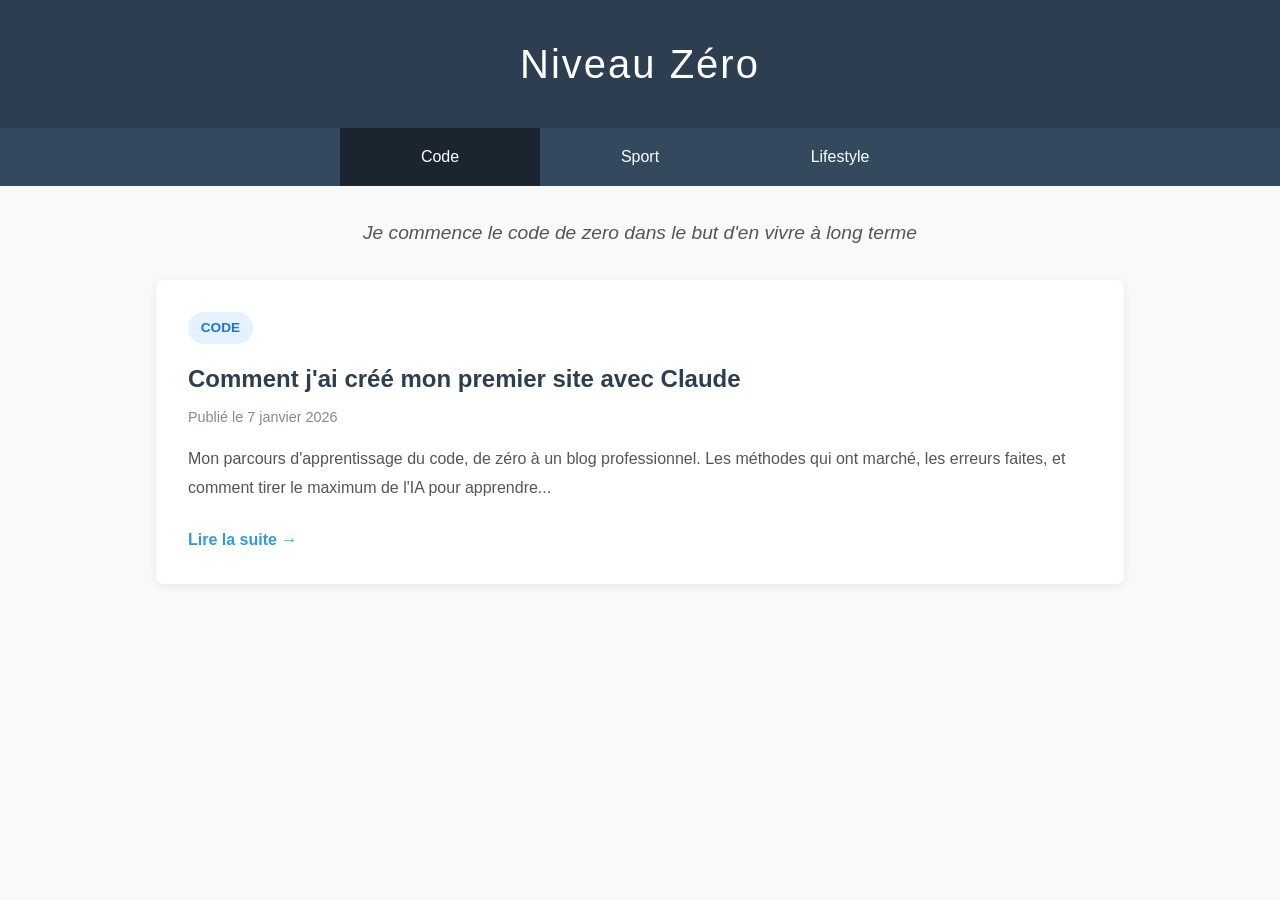
==== commit fe8e60e7: "Merge branch 'main' of https://github.com/groosnoob/Niveau-Zero" ====
--- a/pages/code.html
+++ b/pages/code.html
@@ -7,24 +7,16 @@
     <link rel="stylesheet" href="../css/style.css">
 </head>
 <body>
-    <nav class="navbar">
-        <div class="nav-left">
-            <a href="../index.html" class="nav-logo">
-                <img class="logo-icon" src="../images\logo-1.jpg" alt="logo-image">
-                <span class="logo-text">Niveau Zéro</span>
-            </a>
-        </div>
-        
-        <div class="nav-center">
-            <a href="code.html" class="active">Code</a>
-            <a href="sport.html">Sport</a>
-            <a href="lifestyle.html">Lifestyle</a>
-            <a href="#../index.html#about">À propos</a>
-        </div>
-        
-        <div class="nav-right">
-            <a href="../index.html#roadmap" class="nav-roadmap">Roadmap</a>
-        </div>
+    <header>
+        <h1><a href="../index.html" class="logo">Niveau Zéro</a></h1>
+    </header>
+    
+    <nav>
+        <ul>
+            <li><a href="code.html" class="active">Code</a></li>
+            <li><a href="sport.html">Sport</a></li>
+            <li><a href="lifestyle.html">Lifestyle</a></li>
+        </ul>
     </nav>
     
     <main>
--- a/css/style.css
+++ b/css/style.css
@@ -1,8 +1,3 @@
-/* ========================================
-   NIVEAU ZÉRO - DIRECTION ARTISTIQUE
-   Palette: Tons chauds, accueillants et professionnels
-   ======================================== */
-
 /* Reset and Base Styles */
 * {
     margin: 0;
@@ -11,364 +6,112 @@
 }
 
 body {
-    font-family: 'Georgia', 'Times New Roman', serif;
-    line-height: 1.7;
-    color: #2d2d2d;
-    background-color: #faf8f5;
-}
-
-/* Typography */
-h1, h2, h3, h4 {
-    font-family: 'Arial', 'Helvetica', sans-serif;
-    font-weight: 600;
-    color: #1a1a1a;
-}
-
-/* ========================================
-   NAVIGATION BAR
-   ======================================== */
-.navbar {
-    background-color: #fff;
-    padding: 1rem 3rem;
-    display: flex;
-    justify-content: space-between;
-    align-items: center;
-    box-shadow: 0 2px 10px rgba(0,0,0,0.08);
-    position: sticky;
-    top: 0;
-    z-index: 1000;
-}
-
-/* Left: Logo */
-.nav-left {
-    flex: 1;
-}
-
-.nav-logo {
-    display: flex;
-    align-items: center;
-    gap: 0.8rem;
+    font-family: Arial, sans-serif;
+    line-height: 1.6;
+    color: #333;
+    background-color: #f9f9f9;
+}
+
+/* Header */
+header {
+    background-color: #2c3e50;
+    color: white;
+    padding: 2rem;
+    text-align: center;
+}
+
+header h1 {
+    font-size: 2.5rem;
+    font-weight: 300;
+    letter-spacing: 2px;
+}
+
+.logo {
+    color: white;
     text-decoration: none;
-    color: #1a1a1a;
-    transition: transform 0.3s ease;
-}
-
-.nav-logo:hover {
-    transform: scale(1.05);
-}
-
-.logo-icon {
-    width: 40px;
-    height: 40px;
-    object-fit: contain;
-    border-radius: 50%;  /* Logo rond */
-}
-
-.logo-text {
-    font-family: 'Arial', sans-serif;
-    font-size: 1.4rem;
-    font-weight: 600;
-    color: #d4725c;
-    letter-spacing: 1px;
-}
-
-/* Center: Main Links */
-.nav-center {
-    flex: 2;
+    transition: opacity 0.3s;
+}
+
+.logo:hover {
+    opacity: 0.8;
+}
+
+/* Navigation */
+nav {
+    background-color: #34495e;
+    padding: 0;
+}
+
+nav ul {
+    list-style: none;
     display: flex;
     justify-content: center;
-    gap: 2.5rem;
-}
-
-.nav-center a {
-    color: #5a4a3a;
+}
+
+nav ul li {
+    flex: 1;
+    text-align: center;
+    max-width: 200px;
+}
+
+nav ul li a {
+    display: block;
+    color: white;
     text-decoration: none;
-    font-family: 'Arial', sans-serif;
-    font-weight: 500;
-    font-size: 1rem;
-    padding: 0.5rem 0;
-    position: relative;
-    transition: color 0.3s ease;
-}
-
-.nav-center a::after {
-    content: '';
-    position: absolute;
-    bottom: 0;
-    left: 0;
-    width: 0;
-    height: 2px;
-    background-color: #d4725c;
-    transition: width 0.3s ease;
-}
-
-.nav-center a:hover {
-    color: #d4725c;
-}
-
-.nav-center a:hover::after,
-.nav-center a.active::after {
-    width: 100%;
-}
-
-.nav-center a.active {
-    color: #d4725c;
-}
-
-/* Right: Roadmap Link */
-.nav-right {
-    flex: 1;
-    display: flex;
-    justify-content: flex-end;
-}
-
-.nav-roadmap {
-    background: linear-gradient(135deg, #d4725c 0%, #c9563d 100%);
-    color: #fff;
-    text-decoration: none;
-    padding: 0.7rem 1.5rem;
-    border-radius: 25px;
-    font-family: 'Arial', sans-serif;
-    font-weight: 600;
-    font-size: 0.95rem;
-    transition: all 0.3s ease;
-    box-shadow: 0 2px 8px rgba(212, 114, 92, 0.3);
-}
-
-.nav-roadmap:hover {
-    transform: translateY(-2px);
-    box-shadow: 0 4px 12px rgba(212, 114, 92, 0.4);
-}
-
-/* ========================================
-   HEADER (removed, now using navbar)
-   ======================================== */
-
-/* ========================================
-   MAIN CONTENT
-   ======================================== */
+    padding: 1rem;
+    transition: background-color 0.3s;
+}
+
+nav ul li a:hover {
+    background-color: #2c3e50;
+}
+
+nav ul li a.active {
+    background-color: #1a252f;
+}
+
+/* Main Content */
 main {
-    max-width: 1100px;
+    max-width: 1000px;
     margin: 0 auto;
+    padding: 2rem 1rem;
+}
+
+/* Hero Section */
+.hero {
+    text-align: center;
+    padding: 3rem 1rem;
+    background: linear-gradient(135deg, #667eea 0%, #764ba2 100%);
+    color: white;
+    border-radius: 10px;
+    margin-bottom: 3rem;
+}
+
+.hero h2 {
+    font-size: 2.5rem;
+    margin-bottom: 1rem;
+    font-weight: 400;
+}
+
+.hero-subtitle {
+    font-size: 1.2rem;
+    opacity: 0.95;
+    max-width: 700px;
+    margin: 0 auto;
+}
+
+/* Roadmap Section */
+.roadmap-section {
+    margin: 4rem 0;
     padding: 3rem 2rem;
-}
-
-/* ========================================
-   HERO SECTION
-   ======================================== */
-.hero {
-    text-align: center;
-    padding: 4rem 2rem;
-    background: linear-gradient(135deg, #f9e6d9 0%, #f5d9c4 100%);
-    border-radius: 12px;
-    margin-bottom: 4rem;
-    box-shadow: 0 4px 15px rgba(212, 114, 92, 0.1);
-}
-
-.hero h2 {
-    font-size: 2.8rem;
-    margin-bottom: 1.5rem;
-    font-weight: 400;
-    color: #d4725c;
-}
-
-.hero-subtitle {
-    font-size: 1.25rem;
-    color: #5a4a3a;
-    max-width: 750px;
-    margin: 0 auto;
-    line-height: 1.8;
-}
-
-/* ========================================
-   SECTION TITLES
-   ======================================== */
-.section-title {
-    font-size: 2.2rem;
-    color: #d4725c;
-    margin-bottom: 2.5rem;
-    text-align: center;
-    font-weight: 500;
-}
-
-/* ========================================
-   CATEGORY CARDS
-   ======================================== */
-.categories {
-    margin-bottom: 5rem;
-}
-
-.category-grid {
-    display: grid;
-    grid-template-columns: repeat(auto-fit, minmax(300px, 1fr));
-    gap: 2rem;
-    margin-bottom: 2rem;
-}
-
-.category-card {
-    background: #fff;
-    padding: 2.5rem 2rem;
-    border-radius: 10px;
-    text-align: center;
-    text-decoration: none;
-    color: #2d2d2d;
-    border: 2px solid #f5ede3;
-    transition: all 0.3s ease;
-    box-shadow: 0 2px 8px rgba(0,0,0,0.05);
-}
-
-.category-card:hover {
-    transform: translateY(-8px);
-    box-shadow: 0 8px 25px rgba(212, 114, 92, 0.15);
-    border-color: #d4725c;
-}
-
-.category-icon {
-    font-size: 3.5rem;
-    margin-bottom: 1.2rem;
-}
-
-.category-card h4 {
-    font-size: 1.6rem;
-    color: #d4725c;
-    margin-bottom: 0.8rem;
-}
-
-.category-card p {
-    color: #5a4a3a;
-    font-size: 1rem;
-    line-height: 1.6;
-}
-
-/* ========================================
-   LATEST ARTICLES SECTION
-   ======================================== */
-.latest-articles {
-    margin-bottom: 4rem;
-}
-
-/* ========================================
-   ARTICLES
-   ======================================== */
-.article {
-    background-color: #fff;
-    padding: 2.5rem;
-    margin-bottom: 2.5rem;
-    border-radius: 10px;
-    border-left: 4px solid #d4725c;
-    box-shadow: 0 2px 10px rgba(0,0,0,0.05);
-    transition: all 0.3s ease;
-}
-
-.article:hover {
-    box-shadow: 0 5px 20px rgba(212, 114, 92, 0.15);
-    transform: translateX(5px);
-}
-
-.article-category {
-    display: inline-block;
-    padding: 0.4rem 1rem;
-    border-radius: 20px;
-    font-size: 0.85rem;
-    font-weight: 600;
-    margin-bottom: 1rem;
-    text-transform: uppercase;
-    font-family: 'Arial', sans-serif;
-    letter-spacing: 0.5px;
-}
-
-.article-category.code {
-    background-color: #e3f2fd;
-    color: #1976d2;
-}
-
-.article-category.sport {
-    background-color: #fff3e0;
-    color: #d4725c;
-}
-
-.article-category.lifestyle {
-    background-color: #f3e5f5;
-    color: #8e44ad;
-}
-
-.article h2 {
-    color: #1a1a1a;
-    margin-bottom: 0.8rem;
-    font-size: 1.7rem;
-    line-height: 1.4;
-}
-
-.article-meta {
-    color: #8a7a6a;
-    font-size: 0.95rem;
-    margin-bottom: 1.2rem;
-    font-family: 'Arial', sans-serif;
-}
-
-.article p {
-    color: #4a4a4a;
-    line-height: 1.8;
-    margin-bottom: 1rem;
-}
-
-.read-more {
-    display: inline-block;
-    margin-top: 0.8rem;
-    color: #d4725c;
-    text-decoration: none;
-    font-weight: 600;
-    font-family: 'Arial', sans-serif;
-    transition: all 0.3s ease;
-}
-
-.read-more:hover {
-    color: #c9563d;
-    transform: translateX(5px);
-}
-
-/* ========================================
-   ABOUT SECTION
-   ======================================== */
-.about {
-    background: linear-gradient(135deg, #f9e6d9 0%, #f5d9c4 100%);
-    padding: 3rem;
-    border-radius: 10px;
-    text-align: center;
-    margin-bottom: 4rem;
-    box-shadow: 0 2px 10px rgba(212, 114, 92, 0.1);
-}
-
-.about h3 {
-    color: #d4725c;
-    margin-bottom: 1.5rem;
-    font-size: 2rem;
-}
-
-.about p {
-    color: #5a4a3a;
-    line-height: 1.9;
-    max-width: 750px;
-    margin: 0 auto;
+    background: linear-gradient(135deg, rgba(102, 126, 234, 0.1), rgba(118, 75, 162, 0.1));
+    border-radius: 15px;
+}
+
+.roadmap-subtitle {
+    text-align: center;
+    color: #666;
     font-size: 1.1rem;
-}
-
-/* ========================================
-   ROADMAP SECTION (FOOTER)
-   ======================================== */
-.roadmap-section {
-    margin: 5rem 0 3rem;
-    padding: 3rem 2rem;
-    background: #fff;
-    border-radius: 12px;
-    box-shadow: 0 2px 15px rgba(0,0,0,0.08);
-    border-top: 4px solid #d4725c;
-}
-
-.roadmap-subtitle {
-    text-align: center;
-    color: #5a4a3a;
-    font-size: 1.15rem;
     margin-bottom: 3rem;
     font-style: italic;
 }
@@ -394,7 +137,7 @@
     left: 0;
     right: 0;
     height: 4px;
-    background: linear-gradient(90deg, #d4725c, #c9563d);
+    background: linear-gradient(90deg, #667eea, #764ba2);
     border-radius: 2px;
 }
 
@@ -407,7 +150,7 @@
     position: relative;
     width: 60px;
     height: 60px;
-    background: linear-gradient(135deg, #d4725c, #c9563d);
+    background: linear-gradient(135deg, #667eea, #764ba2);
     border-radius: 50%;
     display: flex;
     align-items: center;
@@ -415,23 +158,25 @@
     font-weight: bold;
     font-size: 1.2em;
     color: white;
-    box-shadow: 0 3px 15px rgba(212, 114, 92, 0.3);
+    box-shadow: 0 0 20px rgba(102, 126, 234, 0.4);
     margin: 0 auto 25px;
     z-index: 10;
 }
 
 .quarter-content {
-    background: #faf8f5;
-    border-radius: 10px;
+    background: white;
+    border-radius: 12px;
     padding: 20px;
-    border: 2px solid #f5ede3;
+    border: 1px solid #e0e0e0;
     transition: all 0.3s ease;
     min-height: 280px;
+    box-shadow: 0 2px 8px rgba(0,0,0,0.08);
 }
 
 .quarter-content:hover {
-    border-color: #d4725c;
-    box-shadow: 0 5px 15px rgba(212, 114, 92, 0.15);
+    border-color: rgba(102, 126, 234, 0.5);
+    transform: translateY(-5px);
+    box-shadow: 0 5px 15px rgba(0,0,0,0.12);
 }
 
 .quarter-content .category {
@@ -446,8 +191,7 @@
     font-size: 0.95em;
     font-weight: bold;
     margin-bottom: 8px;
-    color: #1a1a1a;
-    font-family: 'Arial', sans-serif;
+    color: #2c3e50;
 }
 
 .objectives {
@@ -457,121 +201,264 @@
 
 .objectives li {
     padding: 4px 0;
-    color: #4a4a4a;
+    color: #555;
     font-size: 0.9em;
-    line-height: 1.6;
+    line-height: 1.5;
 }
 
 .objectives li::before {
     content: '•';
     margin-right: 8px;
-    color: #d4725c;
+    color: #667eea;
     font-weight: bold;
 }
 
-/* Scrollbar for roadmap */
+/* Custom scrollbar for roadmap */
 .timeline-wrapper::-webkit-scrollbar {
     height: 8px;
 }
 
 .timeline-wrapper::-webkit-scrollbar-track {
-    background: #f5ede3;
+    background: rgba(0, 0, 0, 0.05);
     border-radius: 10px;
 }
 
 .timeline-wrapper::-webkit-scrollbar-thumb {
-    background: #d4725c;
+    background: rgba(102, 126, 234, 0.5);
     border-radius: 10px;
 }
 
 .timeline-wrapper::-webkit-scrollbar-thumb:hover {
-    background: #c9563d;
-}
-
-/* ========================================
-   SITE FOOTER
-   ======================================== */
-.site-footer {
-    background-color: #e8ddd1;
-    text-align: center;
+    background: rgba(102, 126, 234, 0.7);
+}
+
+/* Section Titles */
+.section-title {
+    font-size: 2rem;
+    color: #2c3e50;
+    margin-bottom: 2rem;
+    text-align: center;
+    font-weight: 400;
+}
+
+/* Category Cards */
+.categories {
+    margin-bottom: 4rem;
+}
+
+.category-grid {
+    display: grid;
+    grid-template-columns: repeat(auto-fit, minmax(280px, 1fr));
+    gap: 2rem;
+    margin-bottom: 2rem;
+}
+
+.category-card {
+    background: white;
     padding: 2rem;
-    color: #5a4a3a;
-    font-family: 'Arial', sans-serif;
-    margin-top: 3rem;
-}
-
-/* ========================================
-   FULL ARTICLE PAGE STYLES
-   ======================================== */
+    border-radius: 10px;
+    text-align: center;
+    text-decoration: none;
+    color: #333;
+    box-shadow: 0 2px 10px rgba(0,0,0,0.1);
+    transition: transform 0.3s, box-shadow 0.3s;
+}
+
+.category-card:hover {
+    transform: translateY(-5px);
+    box-shadow: 0 5px 20px rgba(0,0,0,0.15);
+}
+
+.category-icon {
+    font-size: 3rem;
+    margin-bottom: 1rem;
+}
+
+.category-card h4 {
+    font-size: 1.5rem;
+    color: #2c3e50;
+    margin-bottom: 0.5rem;
+}
+
+.category-card p {
+    color: #666;
+    font-size: 0.95rem;
+}
+
+/* Latest Articles Section */
+.latest-articles {
+    margin-bottom: 3rem;
+}
+
+/* Articles */
+.article {
+    background-color: #fff;
+    padding: 2rem;
+    margin-bottom: 2rem;
+    border-radius: 8px;
+    box-shadow: 0 2px 8px rgba(0,0,0,0.08);
+    transition: box-shadow 0.3s;
+    position: relative;
+}
+
+.article:hover {
+    box-shadow: 0 4px 15px rgba(0,0,0,0.12);
+}
+
+.article-category {
+    display: inline-block;
+    padding: 0.3rem 0.8rem;
+    border-radius: 20px;
+    font-size: 0.85rem;
+    font-weight: bold;
+    margin-bottom: 1rem;
+    text-transform: uppercase;
+}
+
+.article-category.code {
+    background-color: #e3f2fd;
+    color: #1976d2;
+}
+
+.article-category.sport {
+    background-color: #fff3e0;
+    color: #f57c00;
+}
+
+.article-category.lifestyle {
+    background-color: #f3e5f5;
+    color: #7b1fa2;
+}
+
+.article h2 {
+    color: #2c3e50;
+    margin-bottom: 0.5rem;
+    font-size: 1.5rem;
+}
+
+.article-meta {
+    color: #7f8c8d;
+    font-size: 0.9rem;
+    margin-bottom: 1rem;
+}
+
+.article p {
+    color: #555;
+    line-height: 1.8;
+    margin-bottom: 1rem;
+}
+
+.read-more {
+    display: inline-block;
+    margin-top: 0.5rem;
+    color: #3498db;
+    text-decoration: none;
+    font-weight: bold;
+    transition: color 0.3s;
+}
+
+.read-more:hover {
+    color: #2980b9;
+}
+
+/* Intro Text */
+.intro {
+    font-size: 1.2rem;
+    color: #555;
+    margin-bottom: 2rem;
+    text-align: center;
+    font-style: italic;
+}
+
+/* About Section */
+.about {
+    background: white;
+    padding: 2rem;
+    border-radius: 8px;
+    text-align: center;
+    box-shadow: 0 2px 8px rgba(0,0,0,0.08);
+}
+
+.about h3 {
+    color: #2c3e50;
+    margin-bottom: 1rem;
+    font-size: 1.8rem;
+}
+
+.about p {
+    color: #666;
+    line-height: 1.8;
+    max-width: 700px;
+    margin: 0 auto;
+}
+
+/* Full Article Page Styles */
 .article-full {
-    max-width: 800px;
-    margin: 3rem auto;
-    background: #fff;
-    padding: 3.5rem;
-    border-radius: 10px;
-    box-shadow: 0 2px 15px rgba(0,0,0,0.08);
-    border-top: 4px solid #d4725c;
+    max-width: 750px;
+    margin: 2rem auto;
+    background: white;
+    padding: 3rem;
+    border-radius: 8px;
+    box-shadow: 0 2px 10px rgba(0,0,0,0.08);
 }
 
 .back-link {
     display: inline-block;
-    color: #d4725c;
+    color: #3498db;
     text-decoration: none;
-    font-weight: 600;
+    font-weight: 500;
     margin-bottom: 2rem;
-    font-family: 'Arial', sans-serif;
-    transition: all 0.3s ease;
+    transition: color 0.3s;
 }
 
 .back-link:hover {
-    color: #c9563d;
-    transform: translateX(-5px);
+    color: #2980b9;
 }
 
 .article-header {
     text-align: center;
     margin-bottom: 3rem;
     padding-bottom: 2rem;
-    border-bottom: 2px solid #f5ede3;
+    border-bottom: 2px solid #f0f0f0;
 }
 
 .article-title {
-    font-size: 2.8rem;
-    color: #1a1a1a;
+    font-size: 2.5rem;
+    color: #2c3e50;
     margin: 1rem 0;
     line-height: 1.3;
     font-weight: 500;
 }
 
 .article-content {
-    font-size: 1.15rem;
+    font-size: 1.1rem;
     line-height: 1.9;
-    color: #2d2d2d;
+    color: #333;
 }
 
 .article-content p {
-    margin-bottom: 1.8rem;
+    margin-bottom: 1.5rem;
 }
 
 .article-content h3 {
-    font-size: 1.8rem;
-    color: #d4725c;
-    margin-top: 3rem;
-    margin-bottom: 1.2rem;
+    font-size: 1.6rem;
+    color: #2c3e50;
+    margin-top: 2.5rem;
+    margin-bottom: 1rem;
     font-weight: 500;
 }
 
 .article-content h4 {
-    font-size: 1.4rem;
-    color: #5a4a3a;
-    margin-top: 2.5rem;
-    margin-bottom: 1rem;
+    font-size: 1.3rem;
+    color: #34495e;
+    margin-top: 2rem;
+    margin-bottom: 0.8rem;
 }
 
 .highlight {
     background: linear-gradient(120deg, #fff3e0 0%, #fff3e0 100%);
     background-repeat: no-repeat;
-    background-size: 100% 50%;
+    background-size: 100% 40%;
     background-position: 0 85%;
     padding: 0.3rem 0;
     font-style: italic;
@@ -579,18 +466,17 @@
 }
 
 .key-takeaways {
-    background: linear-gradient(135deg, #f9e6d9 0%, #f5d9c4 100%);
+    background: #f8f9fa;
     padding: 2rem;
-    border-left: 4px solid #d4725c;
-    margin: 2.5rem 0;
-    border-radius: 8px;
+    border-left: 4px solid #f57c00;
+    margin: 2rem 0;
+    border-radius: 4px;
 }
 
 .key-takeaways h4 {
-    color: #d4725c;
-    margin-bottom: 1rem;
-    font-size: 1.3rem;
-    margin-top: 0 !important;
+    color: #2c3e50;
+    margin-bottom: 1rem;
+    font-size: 1.2rem;
 }
 
 .key-takeaways ul {
@@ -598,97 +484,47 @@
 }
 
 .key-takeaways li {
-    margin-bottom: 1rem;
-    line-height: 1.8;
-    color: #2d2d2d;
+    margin-bottom: 0.8rem;
+    line-height: 1.7;
 }
 
 .article-footer {
     margin-top: 3rem;
     padding-top: 2rem;
-    border-top: 2px solid #f5ede3;
-}
-
-/* Roadmap Quarter Boxes in Articles */
-.roadmap-quarter {
-    background: linear-gradient(135deg, #f9e6d9 0%, #f5d9c4 100%);
-    border-left: 4px solid #d4725c;
-    padding: 1.5rem;
-    margin: 1.5rem 0;
-    border-radius: 8px;
-}
-
-.roadmap-category {
-    margin-bottom: 1rem;
-}
-
-.roadmap-category:last-child {
-    margin-bottom: 0;
-}
-
-.roadmap-category strong {
-    display: block;
-    color: #d4725c;
-    font-size: 1.05rem;
-    margin-bottom: 0.5rem;
-}
-
-/* ========================================
-   RESPONSIVE DESIGN
-   ======================================== */
+    border-top: 2px solid #f0f0f0;
+}
+
+/* Responsive Design */
 @media (max-width: 768px) {
-    .navbar {
-        flex-direction: column;
-        padding: 1.5rem 1rem;
-        gap: 1.5rem;
-    }
-
-    .nav-left,
-    .nav-center,
-    .nav-right {
-        flex: none;
-        width: 100%;
-    }
-
-    .nav-center {
-        flex-direction: column;
-        gap: 1rem;
-        text-align: center;
-    }
-
-    .nav-center a {
-        padding: 0.8rem 0;
-    }
-
-    .nav-right {
-        justify-content: center;
-    }
-
     .hero h2 {
         font-size: 2rem;
     }
 
     .hero-subtitle {
-        font-size: 1.1rem;
+        font-size: 1rem;
     }
 
     .category-grid {
         grid-template-columns: 1fr;
     }
 
+    nav ul {
+        flex-direction: column;
+    }
+
+    nav ul li {
+        max-width: 100%;
+    }
+
     .article-full {
-        padding: 2rem;
+        padding: 1.5rem;
     }
 
     .article-title {
-        font-size: 2rem;
+        font-size: 1.8rem;
     }
 
     .article-content {
-        font-size: 1.05rem;
-    }
-
-    main {
-        padding: 2rem 1rem;
+        font-size: 1rem;
     }
 }
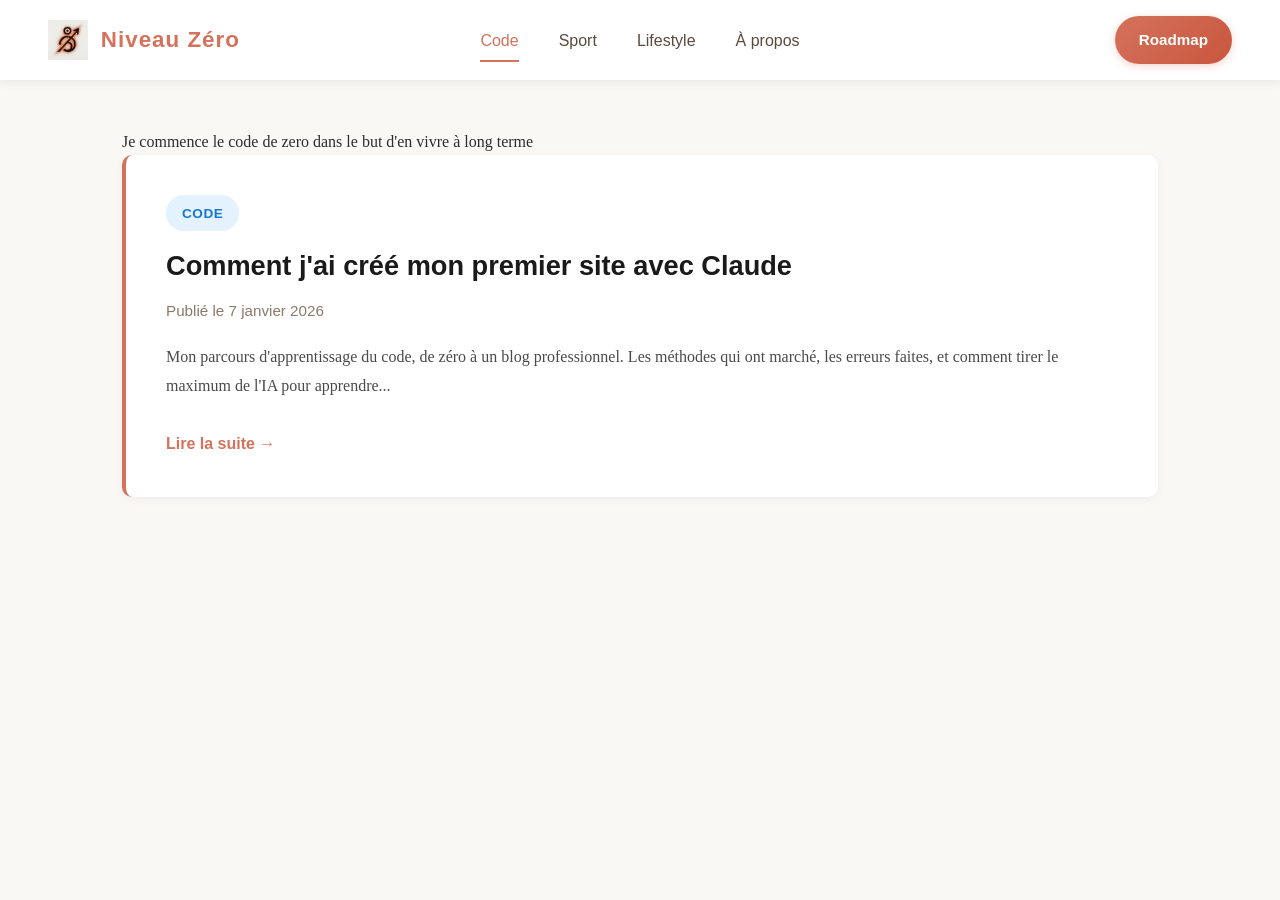
==== commit 9513ccbf: "Refonte de la chartre+liens sur toutes les pages" ====
--- a/pages/code.html
+++ b/pages/code.html
@@ -7,16 +7,24 @@
     <link rel="stylesheet" href="../css/style.css">
 </head>
 <body>
-    <header>
-        <h1><a href="../index.html" class="logo">Niveau Zéro</a></h1>
-    </header>
-    
-    <nav>
-        <ul>
-            <li><a href="code.html" class="active">Code</a></li>
-            <li><a href="sport.html">Sport</a></li>
-            <li><a href="lifestyle.html">Lifestyle</a></li>
-        </ul>
+   <nav class="navbar">
+        <div class="nav-left">
+            <a href="../index.html" class="nav-logo">
+                <img src="../images\logo-1.jpg" alt="Niveau Zéro Logo" class="logo-icon">
+                <span class="logo-text">Niveau Zéro</span>
+            </a>
+        </div>
+        
+        <div class="nav-center">
+            <a href="code.html" class="active">Code</a>
+            <a href="sport.html">Sport</a>
+            <a href="lifestyle.html">Lifestyle</a>
+            <a href="../index.html#about">À propos</a>
+        </div>
+        
+        <div class="nav-right">
+            <a href="../index.html#roadmap" class="nav-roadmap">Roadmap</a>
+        </div>
     </nav>
     
     <main>
--- a/css/style.css
+++ b/css/style.css
@@ -1,3 +1,8 @@
+/* ========================================
+   NIVEAU ZÉRO - DIRECTION ARTISTIQUE
+   Palette: Tons chauds, accueillants et professionnels
+   ======================================== */
+
 /* Reset and Base Styles */
 * {
     margin: 0;
@@ -6,112 +11,363 @@
 }
 
 body {
-    font-family: Arial, sans-serif;
-    line-height: 1.6;
-    color: #333;
-    background-color: #f9f9f9;
-}
-
-/* Header */
-header {
-    background-color: #2c3e50;
-    color: white;
-    padding: 2rem;
-    text-align: center;
-}
-
-header h1 {
-    font-size: 2.5rem;
-    font-weight: 300;
-    letter-spacing: 2px;
-}
-
-.logo {
-    color: white;
+    font-family: 'Georgia', 'Times New Roman', serif;
+    line-height: 1.7;
+    color: #2d2d2d;
+    background-color: #faf8f5;
+}
+
+/* Typography */
+h1, h2, h3, h4 {
+    font-family: 'Arial', 'Helvetica', sans-serif;
+    font-weight: 600;
+    color: #1a1a1a;
+}
+
+/* ========================================
+   NAVIGATION BAR
+   ======================================== */
+.navbar {
+    background-color: #fff;
+    padding: 1rem 3rem;
+    display: flex;
+    justify-content: space-between;
+    align-items: center;
+    box-shadow: 0 2px 10px rgba(0,0,0,0.08);
+    position: sticky;
+    top: 0;
+    z-index: 1000;
+}
+
+/* Left: Logo */
+.nav-left {
+    flex: 1;
+}
+
+.nav-logo {
+    display: flex;
+    align-items: center;
+    gap: 0.8rem;
     text-decoration: none;
-    transition: opacity 0.3s;
-}
-
-.logo:hover {
-    opacity: 0.8;
-}
-
-/* Navigation */
-nav {
-    background-color: #34495e;
-    padding: 0;
-}
-
-nav ul {
-    list-style: none;
+    color: #1a1a1a;
+    transition: transform 0.3s ease;
+}
+
+.nav-logo:hover {
+    transform: scale(1.05);
+}
+
+.logo-icon {
+    width: 40px;
+    height: 40px;
+    object-fit: contain;
+}
+
+.logo-text {
+    font-family: 'Arial', sans-serif;
+    font-size: 1.4rem;
+    font-weight: 600;
+    color: #d4725c;
+    letter-spacing: 1px;
+}
+
+/* Center: Main Links */
+.nav-center {
+    flex: 2;
     display: flex;
     justify-content: center;
-}
-
-nav ul li {
+    gap: 2.5rem;
+}
+
+.nav-center a {
+    color: #5a4a3a;
+    text-decoration: none;
+    font-family: 'Arial', sans-serif;
+    font-weight: 500;
+    font-size: 1rem;
+    padding: 0.5rem 0;
+    position: relative;
+    transition: color 0.3s ease;
+}
+
+.nav-center a::after {
+    content: '';
+    position: absolute;
+    bottom: 0;
+    left: 0;
+    width: 0;
+    height: 2px;
+    background-color: #d4725c;
+    transition: width 0.3s ease;
+}
+
+.nav-center a:hover {
+    color: #d4725c;
+}
+
+.nav-center a:hover::after,
+.nav-center a.active::after {
+    width: 100%;
+}
+
+.nav-center a.active {
+    color: #d4725c;
+}
+
+/* Right: Roadmap Link */
+.nav-right {
     flex: 1;
-    text-align: center;
-    max-width: 200px;
-}
-
-nav ul li a {
-    display: block;
-    color: white;
+    display: flex;
+    justify-content: flex-end;
+}
+
+.nav-roadmap {
+    background: linear-gradient(135deg, #d4725c 0%, #c9563d 100%);
+    color: #fff;
     text-decoration: none;
-    padding: 1rem;
-    transition: background-color 0.3s;
-}
-
-nav ul li a:hover {
-    background-color: #2c3e50;
-}
-
-nav ul li a.active {
-    background-color: #1a252f;
-}
-
-/* Main Content */
+    padding: 0.7rem 1.5rem;
+    border-radius: 25px;
+    font-family: 'Arial', sans-serif;
+    font-weight: 600;
+    font-size: 0.95rem;
+    transition: all 0.3s ease;
+    box-shadow: 0 2px 8px rgba(212, 114, 92, 0.3);
+}
+
+.nav-roadmap:hover {
+    transform: translateY(-2px);
+    box-shadow: 0 4px 12px rgba(212, 114, 92, 0.4);
+}
+
+/* ========================================
+   HEADER (removed, now using navbar)
+   ======================================== */
+
+/* ========================================
+   MAIN CONTENT
+   ======================================== */
 main {
-    max-width: 1000px;
+    max-width: 1100px;
     margin: 0 auto;
-    padding: 2rem 1rem;
-}
-
-/* Hero Section */
+    padding: 3rem 2rem;
+}
+
+/* ========================================
+   HERO SECTION
+   ======================================== */
 .hero {
     text-align: center;
-    padding: 3rem 1rem;
-    background: linear-gradient(135deg, #667eea 0%, #764ba2 100%);
-    color: white;
+    padding: 4rem 2rem;
+    background: linear-gradient(135deg, #f9e6d9 0%, #f5d9c4 100%);
+    border-radius: 12px;
+    margin-bottom: 4rem;
+    box-shadow: 0 4px 15px rgba(212, 114, 92, 0.1);
+}
+
+.hero h2 {
+    font-size: 2.8rem;
+    margin-bottom: 1.5rem;
+    font-weight: 400;
+    color: #d4725c;
+}
+
+.hero-subtitle {
+    font-size: 1.25rem;
+    color: #5a4a3a;
+    max-width: 750px;
+    margin: 0 auto;
+    line-height: 1.8;
+}
+
+/* ========================================
+   SECTION TITLES
+   ======================================== */
+.section-title {
+    font-size: 2.2rem;
+    color: #d4725c;
+    margin-bottom: 2.5rem;
+    text-align: center;
+    font-weight: 500;
+}
+
+/* ========================================
+   CATEGORY CARDS
+   ======================================== */
+.categories {
+    margin-bottom: 5rem;
+}
+
+.category-grid {
+    display: grid;
+    grid-template-columns: repeat(auto-fit, minmax(300px, 1fr));
+    gap: 2rem;
+    margin-bottom: 2rem;
+}
+
+.category-card {
+    background: #fff;
+    padding: 2.5rem 2rem;
     border-radius: 10px;
-    margin-bottom: 3rem;
-}
-
-.hero h2 {
-    font-size: 2.5rem;
+    text-align: center;
+    text-decoration: none;
+    color: #2d2d2d;
+    border: 2px solid #f5ede3;
+    transition: all 0.3s ease;
+    box-shadow: 0 2px 8px rgba(0,0,0,0.05);
+}
+
+.category-card:hover {
+    transform: translateY(-8px);
+    box-shadow: 0 8px 25px rgba(212, 114, 92, 0.15);
+    border-color: #d4725c;
+}
+
+.category-icon {
+    font-size: 3.5rem;
+    margin-bottom: 1.2rem;
+}
+
+.category-card h4 {
+    font-size: 1.6rem;
+    color: #d4725c;
+    margin-bottom: 0.8rem;
+}
+
+.category-card p {
+    color: #5a4a3a;
+    font-size: 1rem;
+    line-height: 1.6;
+}
+
+/* ========================================
+   LATEST ARTICLES SECTION
+   ======================================== */
+.latest-articles {
+    margin-bottom: 4rem;
+}
+
+/* ========================================
+   ARTICLES
+   ======================================== */
+.article {
+    background-color: #fff;
+    padding: 2.5rem;
+    margin-bottom: 2.5rem;
+    border-radius: 10px;
+    border-left: 4px solid #d4725c;
+    box-shadow: 0 2px 10px rgba(0,0,0,0.05);
+    transition: all 0.3s ease;
+}
+
+.article:hover {
+    box-shadow: 0 5px 20px rgba(212, 114, 92, 0.15);
+    transform: translateX(5px);
+}
+
+.article-category {
+    display: inline-block;
+    padding: 0.4rem 1rem;
+    border-radius: 20px;
+    font-size: 0.85rem;
+    font-weight: 600;
     margin-bottom: 1rem;
-    font-weight: 400;
-}
-
-.hero-subtitle {
-    font-size: 1.2rem;
-    opacity: 0.95;
-    max-width: 700px;
+    text-transform: uppercase;
+    font-family: 'Arial', sans-serif;
+    letter-spacing: 0.5px;
+}
+
+.article-category.code {
+    background-color: #e3f2fd;
+    color: #1976d2;
+}
+
+.article-category.sport {
+    background-color: #fff3e0;
+    color: #d4725c;
+}
+
+.article-category.lifestyle {
+    background-color: #f3e5f5;
+    color: #8e44ad;
+}
+
+.article h2 {
+    color: #1a1a1a;
+    margin-bottom: 0.8rem;
+    font-size: 1.7rem;
+    line-height: 1.4;
+}
+
+.article-meta {
+    color: #8a7a6a;
+    font-size: 0.95rem;
+    margin-bottom: 1.2rem;
+    font-family: 'Arial', sans-serif;
+}
+
+.article p {
+    color: #4a4a4a;
+    line-height: 1.8;
+    margin-bottom: 1rem;
+}
+
+.read-more {
+    display: inline-block;
+    margin-top: 0.8rem;
+    color: #d4725c;
+    text-decoration: none;
+    font-weight: 600;
+    font-family: 'Arial', sans-serif;
+    transition: all 0.3s ease;
+}
+
+.read-more:hover {
+    color: #c9563d;
+    transform: translateX(5px);
+}
+
+/* ========================================
+   ABOUT SECTION
+   ======================================== */
+.about {
+    background: linear-gradient(135deg, #f9e6d9 0%, #f5d9c4 100%);
+    padding: 3rem;
+    border-radius: 10px;
+    text-align: center;
+    margin-bottom: 4rem;
+    box-shadow: 0 2px 10px rgba(212, 114, 92, 0.1);
+}
+
+.about h3 {
+    color: #d4725c;
+    margin-bottom: 1.5rem;
+    font-size: 2rem;
+}
+
+.about p {
+    color: #5a4a3a;
+    line-height: 1.9;
+    max-width: 750px;
     margin: 0 auto;
-}
-
-/* Roadmap Section */
+    font-size: 1.1rem;
+}
+
+/* ========================================
+   ROADMAP SECTION (FOOTER)
+   ======================================== */
 .roadmap-section {
-    margin: 4rem 0;
+    margin: 5rem 0 3rem;
     padding: 3rem 2rem;
-    background: linear-gradient(135deg, rgba(102, 126, 234, 0.1), rgba(118, 75, 162, 0.1));
-    border-radius: 15px;
+    background: #fff;
+    border-radius: 12px;
+    box-shadow: 0 2px 15px rgba(0,0,0,0.08);
+    border-top: 4px solid #d4725c;
 }
 
 .roadmap-subtitle {
     text-align: center;
-    color: #666;
-    font-size: 1.1rem;
+    color: #5a4a3a;
+    font-size: 1.15rem;
     margin-bottom: 3rem;
     font-style: italic;
 }
@@ -137,7 +393,7 @@
     left: 0;
     right: 0;
     height: 4px;
-    background: linear-gradient(90deg, #667eea, #764ba2);
+    background: linear-gradient(90deg, #d4725c, #c9563d);
     border-radius: 2px;
 }
 
@@ -150,7 +406,7 @@
     position: relative;
     width: 60px;
     height: 60px;
-    background: linear-gradient(135deg, #667eea, #764ba2);
+    background: linear-gradient(135deg, #d4725c, #c9563d);
     border-radius: 50%;
     display: flex;
     align-items: center;
@@ -158,25 +414,23 @@
     font-weight: bold;
     font-size: 1.2em;
     color: white;
-    box-shadow: 0 0 20px rgba(102, 126, 234, 0.4);
+    box-shadow: 0 3px 15px rgba(212, 114, 92, 0.3);
     margin: 0 auto 25px;
     z-index: 10;
 }
 
 .quarter-content {
-    background: white;
-    border-radius: 12px;
+    background: #faf8f5;
+    border-radius: 10px;
     padding: 20px;
-    border: 1px solid #e0e0e0;
+    border: 2px solid #f5ede3;
     transition: all 0.3s ease;
     min-height: 280px;
-    box-shadow: 0 2px 8px rgba(0,0,0,0.08);
 }
 
 .quarter-content:hover {
-    border-color: rgba(102, 126, 234, 0.5);
-    transform: translateY(-5px);
-    box-shadow: 0 5px 15px rgba(0,0,0,0.12);
+    border-color: #d4725c;
+    box-shadow: 0 5px 15px rgba(212, 114, 92, 0.15);
 }
 
 .quarter-content .category {
@@ -191,7 +445,8 @@
     font-size: 0.95em;
     font-weight: bold;
     margin-bottom: 8px;
-    color: #2c3e50;
+    color: #1a1a1a;
+    font-family: 'Arial', sans-serif;
 }
 
 .objectives {
@@ -201,264 +456,121 @@
 
 .objectives li {
     padding: 4px 0;
-    color: #555;
+    color: #4a4a4a;
     font-size: 0.9em;
-    line-height: 1.5;
+    line-height: 1.6;
 }
 
 .objectives li::before {
     content: '•';
     margin-right: 8px;
-    color: #667eea;
+    color: #d4725c;
     font-weight: bold;
 }
 
-/* Custom scrollbar for roadmap */
+/* Scrollbar for roadmap */
 .timeline-wrapper::-webkit-scrollbar {
     height: 8px;
 }
 
 .timeline-wrapper::-webkit-scrollbar-track {
-    background: rgba(0, 0, 0, 0.05);
+    background: #f5ede3;
     border-radius: 10px;
 }
 
 .timeline-wrapper::-webkit-scrollbar-thumb {
-    background: rgba(102, 126, 234, 0.5);
+    background: #d4725c;
     border-radius: 10px;
 }
 
 .timeline-wrapper::-webkit-scrollbar-thumb:hover {
-    background: rgba(102, 126, 234, 0.7);
-}
-
-/* Section Titles */
-.section-title {
-    font-size: 2rem;
-    color: #2c3e50;
-    margin-bottom: 2rem;
+    background: #c9563d;
+}
+
+/* ========================================
+   SITE FOOTER
+   ======================================== */
+.site-footer {
+    background-color: #e8ddd1;
     text-align: center;
-    font-weight: 400;
-}
-
-/* Category Cards */
-.categories {
-    margin-bottom: 4rem;
-}
-
-.category-grid {
-    display: grid;
-    grid-template-columns: repeat(auto-fit, minmax(280px, 1fr));
-    gap: 2rem;
-    margin-bottom: 2rem;
-}
-
-.category-card {
-    background: white;
     padding: 2rem;
+    color: #5a4a3a;
+    font-family: 'Arial', sans-serif;
+    margin-top: 3rem;
+}
+
+/* ========================================
+   FULL ARTICLE PAGE STYLES
+   ======================================== */
+.article-full {
+    max-width: 800px;
+    margin: 3rem auto;
+    background: #fff;
+    padding: 3.5rem;
     border-radius: 10px;
-    text-align: center;
-    text-decoration: none;
-    color: #333;
-    box-shadow: 0 2px 10px rgba(0,0,0,0.1);
-    transition: transform 0.3s, box-shadow 0.3s;
-}
-
-.category-card:hover {
-    transform: translateY(-5px);
-    box-shadow: 0 5px 20px rgba(0,0,0,0.15);
-}
-
-.category-icon {
-    font-size: 3rem;
-    margin-bottom: 1rem;
-}
-
-.category-card h4 {
-    font-size: 1.5rem;
-    color: #2c3e50;
-    margin-bottom: 0.5rem;
-}
-
-.category-card p {
-    color: #666;
-    font-size: 0.95rem;
-}
-
-/* Latest Articles Section */
-.latest-articles {
-    margin-bottom: 3rem;
-}
-
-/* Articles */
-.article {
-    background-color: #fff;
-    padding: 2rem;
-    margin-bottom: 2rem;
-    border-radius: 8px;
-    box-shadow: 0 2px 8px rgba(0,0,0,0.08);
-    transition: box-shadow 0.3s;
-    position: relative;
-}
-
-.article:hover {
-    box-shadow: 0 4px 15px rgba(0,0,0,0.12);
-}
-
-.article-category {
-    display: inline-block;
-    padding: 0.3rem 0.8rem;
-    border-radius: 20px;
-    font-size: 0.85rem;
-    font-weight: bold;
-    margin-bottom: 1rem;
-    text-transform: uppercase;
-}
-
-.article-category.code {
-    background-color: #e3f2fd;
-    color: #1976d2;
-}
-
-.article-category.sport {
-    background-color: #fff3e0;
-    color: #f57c00;
-}
-
-.article-category.lifestyle {
-    background-color: #f3e5f5;
-    color: #7b1fa2;
-}
-
-.article h2 {
-    color: #2c3e50;
-    margin-bottom: 0.5rem;
-    font-size: 1.5rem;
-}
-
-.article-meta {
-    color: #7f8c8d;
-    font-size: 0.9rem;
-    margin-bottom: 1rem;
-}
-
-.article p {
-    color: #555;
-    line-height: 1.8;
-    margin-bottom: 1rem;
-}
-
-.read-more {
-    display: inline-block;
-    margin-top: 0.5rem;
-    color: #3498db;
-    text-decoration: none;
-    font-weight: bold;
-    transition: color 0.3s;
-}
-
-.read-more:hover {
-    color: #2980b9;
-}
-
-/* Intro Text */
-.intro {
-    font-size: 1.2rem;
-    color: #555;
-    margin-bottom: 2rem;
-    text-align: center;
-    font-style: italic;
-}
-
-/* About Section */
-.about {
-    background: white;
-    padding: 2rem;
-    border-radius: 8px;
-    text-align: center;
-    box-shadow: 0 2px 8px rgba(0,0,0,0.08);
-}
-
-.about h3 {
-    color: #2c3e50;
-    margin-bottom: 1rem;
-    font-size: 1.8rem;
-}
-
-.about p {
-    color: #666;
-    line-height: 1.8;
-    max-width: 700px;
-    margin: 0 auto;
-}
-
-/* Full Article Page Styles */
-.article-full {
-    max-width: 750px;
-    margin: 2rem auto;
-    background: white;
-    padding: 3rem;
-    border-radius: 8px;
-    box-shadow: 0 2px 10px rgba(0,0,0,0.08);
+    box-shadow: 0 2px 15px rgba(0,0,0,0.08);
+    border-top: 4px solid #d4725c;
 }
 
 .back-link {
     display: inline-block;
-    color: #3498db;
+    color: #d4725c;
     text-decoration: none;
-    font-weight: 500;
+    font-weight: 600;
     margin-bottom: 2rem;
-    transition: color 0.3s;
+    font-family: 'Arial', sans-serif;
+    transition: all 0.3s ease;
 }
 
 .back-link:hover {
-    color: #2980b9;
+    color: #c9563d;
+    transform: translateX(-5px);
 }
 
 .article-header {
     text-align: center;
     margin-bottom: 3rem;
     padding-bottom: 2rem;
-    border-bottom: 2px solid #f0f0f0;
+    border-bottom: 2px solid #f5ede3;
 }
 
 .article-title {
-    font-size: 2.5rem;
-    color: #2c3e50;
+    font-size: 2.8rem;
+    color: #1a1a1a;
     margin: 1rem 0;
     line-height: 1.3;
     font-weight: 500;
 }
 
 .article-content {
-    font-size: 1.1rem;
+    font-size: 1.15rem;
     line-height: 1.9;
-    color: #333;
+    color: #2d2d2d;
 }
 
 .article-content p {
-    margin-bottom: 1.5rem;
+    margin-bottom: 1.8rem;
 }
 
 .article-content h3 {
-    font-size: 1.6rem;
-    color: #2c3e50;
+    font-size: 1.8rem;
+    color: #d4725c;
+    margin-top: 3rem;
+    margin-bottom: 1.2rem;
+    font-weight: 500;
+}
+
+.article-content h4 {
+    font-size: 1.4rem;
+    color: #5a4a3a;
     margin-top: 2.5rem;
     margin-bottom: 1rem;
-    font-weight: 500;
-}
-
-.article-content h4 {
-    font-size: 1.3rem;
-    color: #34495e;
-    margin-top: 2rem;
-    margin-bottom: 0.8rem;
 }
 
 .highlight {
     background: linear-gradient(120deg, #fff3e0 0%, #fff3e0 100%);
     background-repeat: no-repeat;
-    background-size: 100% 40%;
+    background-size: 100% 50%;
     background-position: 0 85%;
     padding: 0.3rem 0;
     font-style: italic;
@@ -466,17 +578,18 @@
 }
 
 .key-takeaways {
-    background: #f8f9fa;
+    background: linear-gradient(135deg, #f9e6d9 0%, #f5d9c4 100%);
     padding: 2rem;
-    border-left: 4px solid #f57c00;
-    margin: 2rem 0;
-    border-radius: 4px;
+    border-left: 4px solid #d4725c;
+    margin: 2.5rem 0;
+    border-radius: 8px;
 }
 
 .key-takeaways h4 {
-    color: #2c3e50;
+    color: #d4725c;
     margin-bottom: 1rem;
-    font-size: 1.2rem;
+    font-size: 1.3rem;
+    margin-top: 0 !important;
 }
 
 .key-takeaways ul {
@@ -484,47 +597,96 @@
 }
 
 .key-takeaways li {
-    margin-bottom: 0.8rem;
-    line-height: 1.7;
+    margin-bottom: 1rem;
+    line-height: 1.8;
+    color: #2d2d2d;
 }
 
 .article-footer {
     margin-top: 3rem;
     padding-top: 2rem;
-    border-top: 2px solid #f0f0f0;
-}
-
-/* Responsive Design */
+    border-top: 2px solid #f5ede3;
+}
+
+/* Roadmap Quarter Boxes in Articles */
+.roadmap-quarter {
+    background: linear-gradient(135deg, #f9e6d9 0%, #f5d9c4 100%);
+    border-left: 4px solid #d4725c;
+    padding: 1.5rem;
+    margin: 1.5rem 0;
+    border-radius: 8px;
+}
+
+.roadmap-category {
+    margin-bottom: 1rem;
+}
+
+.roadmap-category:last-child {
+    margin-bottom: 0;
+}
+
+.roadmap-category strong {
+    display: block;
+    color: #d4725c;
+    font-size: 1.05rem;
+    margin-bottom: 0.5rem;
+}
+
+/* ========================================
+   RESPONSIVE DESIGN
+   ======================================== */
 @media (max-width: 768px) {
+    .navbar {
+        flex-direction: column;
+        padding: 1.5rem 1rem;
+        gap: 1.5rem;
+    }
+
+    .nav-left,
+    .nav-center,
+    .nav-right {
+        flex: none;
+        width: 100%;
+    }
+
+    .nav-center {
+        flex-direction: column;
+        gap: 1rem;
+        text-align: center;
+    }
+
+    .nav-center a {
+        padding: 0.8rem 0;
+    }
+
+    .nav-right {
+        justify-content: center;
+    }
+
     .hero h2 {
         font-size: 2rem;
     }
 
     .hero-subtitle {
-        font-size: 1rem;
+        font-size: 1.1rem;
     }
 
     .category-grid {
         grid-template-columns: 1fr;
     }
 
-    nav ul {
-        flex-direction: column;
-    }
-
-    nav ul li {
-        max-width: 100%;
-    }
-
     .article-full {
-        padding: 1.5rem;
+        padding: 2rem;
     }
 
     .article-title {
-        font-size: 1.8rem;
+        font-size: 2rem;
     }
 
     .article-content {
-        font-size: 1rem;
-    }
-}+        font-size: 1.05rem;
+    }
+
+    main {
+        padding: 2rem 1rem;
+    }
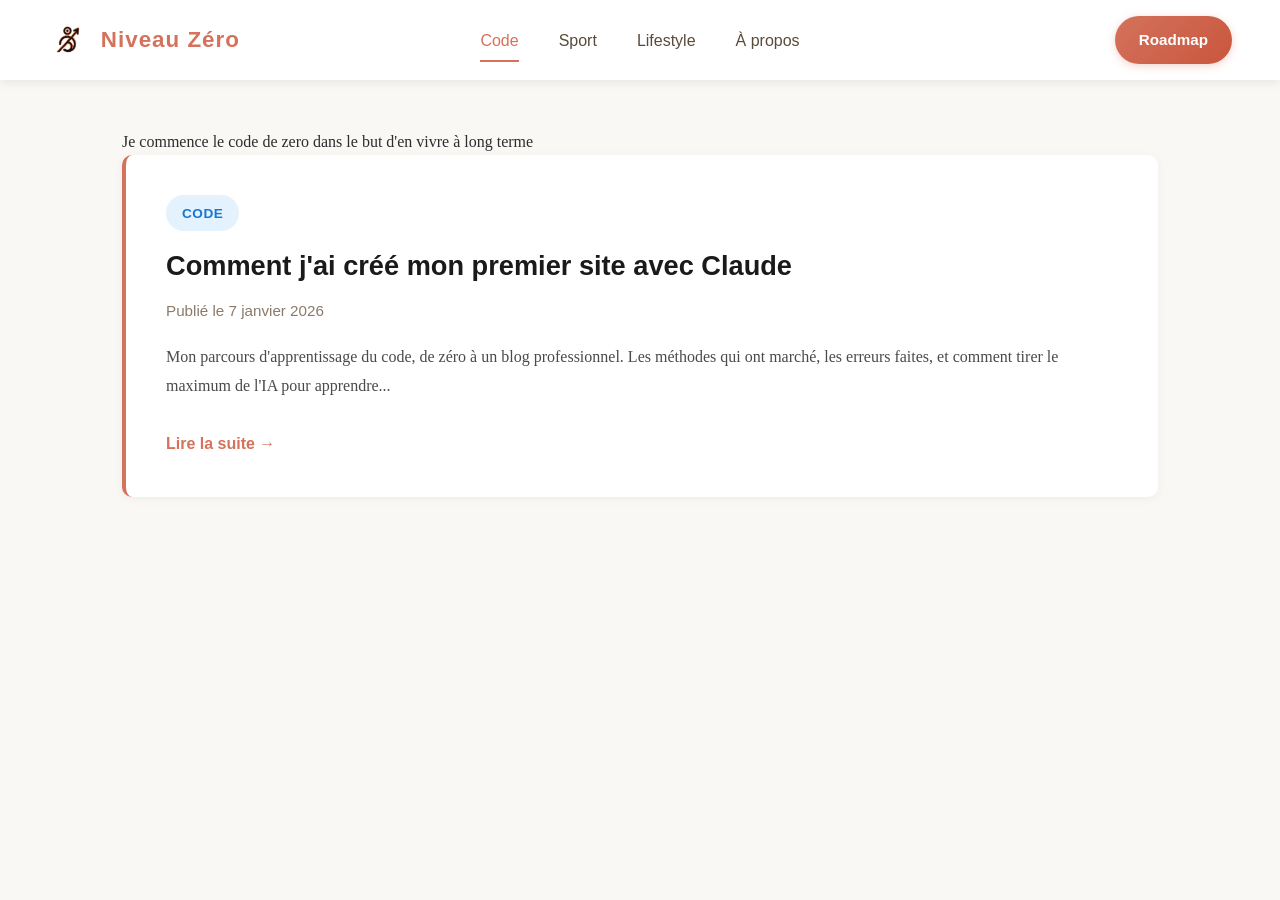
==== commit 392f8add: "small typo and layout correction" ====
--- a/pages/code.html
+++ b/pages/code.html
@@ -10,7 +10,7 @@
    <nav class="navbar">
         <div class="nav-left">
             <a href="../index.html" class="nav-logo">
-                <img src="../images\logo-1.jpg" alt="Niveau Zéro Logo" class="logo-icon">
+                <img src="../images\logo-1.png" alt="Niveau Zéro Logo" class="logo-icon">
                 <span class="logo-text">Niveau Zéro</span>
             </a>
         </div>
--- a/css/style.css
+++ b/css/style.css
@@ -569,7 +569,7 @@
 
 .highlight {
     background: linear-gradient(120deg, #fff3e0 0%, #fff3e0 100%);
-    background-repeat: no-repeat;
+    background-repeat: repeat;
     background-size: 100% 50%;
     background-position: 0 85%;
     padding: 0.3rem 0;
@@ -689,4 +689,4 @@
 
     main {
         padding: 2rem 1rem;
-    }
+    }
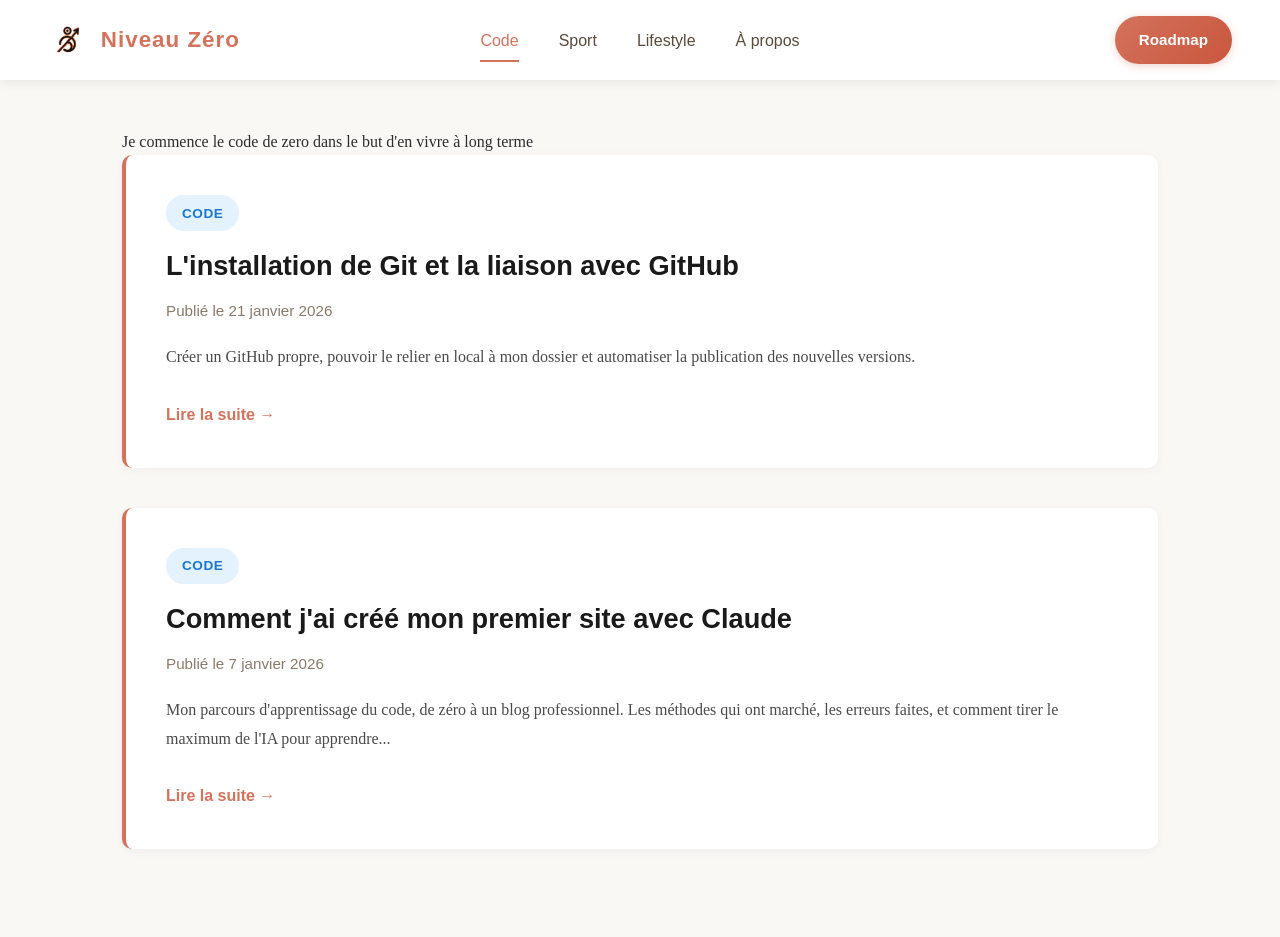
==== commit 867fd3d6: "changement barre nav pour mobile" ====
--- a/pages/code.html
+++ b/pages/code.html
@@ -32,6 +32,14 @@
 
         <article class="article">
     <span class="article-category code">Code</span>
+    <h2>L'installation de Git et la liaison avec GitHub</h2>
+    <div class="article-meta">Publié le 21 janvier 2026</div>
+    <p>Créer un GitHub propre, pouvoir le relier en local à mon dossier et automatiser la publication des nouvelles versions.</p>
+    <a href="../articles/code/git-github.html" class="read-more">Lire la suite →</a>
+</article>
+
+        <article class="article">
+    <span class="article-category code">Code</span>
     <h2>Comment j'ai créé mon premier site avec Claude</h2>
     <div class="article-meta">Publié le 7 janvier 2026</div>
     <p>Mon parcours d'apprentissage du code, de zéro à un blog professionnel. Les méthodes qui ont marché, les erreurs faites, et comment tirer le maximum de l'IA pour apprendre...</p>
--- a/css/style.css
+++ b/css/style.css
@@ -37,6 +37,39 @@
     position: sticky;
     top: 0;
     z-index: 1000;
+}
+
+/* Bouton Hamburger (caché par défaut sur desktop) */
+.hamburger {
+    display: none;
+    flex-direction: column;
+    gap: 5px;
+    background: none;
+    border: none;
+    cursor: pointer;
+    padding: 0.5rem;
+    z-index: 1001;
+}
+
+.hamburger span {
+    width: 28px;
+    height: 3px;
+    background-color: #d4725c;
+    border-radius: 3px;
+    transition: all 0.3s ease;
+}
+
+/* Animation du hamburger en X quand actif */
+.hamburger.active span:nth-child(1) {
+    transform: rotate(45deg) translate(7px, 7px);
+}
+
+.hamburger.active span:nth-child(2) {
+    opacity: 0;
+}
+
+.hamburger.active span:nth-child(3) {
+    transform: rotate(-45deg) translate(7px, -7px);
 }
 
 /* Left: Logo */
@@ -567,9 +600,36 @@
     margin-bottom: 1rem;
 }
 
+.article-content code {
+    background-color: #f5ede3;
+    padding: 0.2rem 0.5rem;
+    border-radius: 4px;
+    font-family: 'Courier New', monospace;
+    font-size: 0.95em;
+    color: #d4725c;
+}
+
+.code-block {
+    background-color: #2d2d2d;
+    color: #f8f8f2;
+    padding: 1.5rem;
+    border-radius: 8px;
+    margin: 1.5rem 0;
+    overflow-x: auto;
+    border-left: 4px solid #d4725c;
+}
+
+.code-block code {
+    background: none;
+    color: #f8f8f2;
+    padding: 0;
+    font-size: 0.95rem;
+    line-height: 1.6;
+}
+
 .highlight {
     background: linear-gradient(120deg, #fff3e0 0%, #fff3e0 100%);
-    background-repeat: repeat;
+    background-repeat: no-repeat;
     background-size: 100% 50%;
     background-position: 0 85%;
     padding: 0.3rem 0;
@@ -636,31 +696,56 @@
    RESPONSIVE DESIGN
    ======================================== */
 @media (max-width: 768px) {
+    /* Affiche le bouton hamburger sur mobile */
+    .hamburger {
+        display: flex;
+    }
+
     .navbar {
+        padding: 1rem 1.5rem;
+        position: relative;
+    }
+
+    /* Cache le nav-right (Roadmap) sur mobile */
+    .nav-right {
+        display: none;
+    }
+
+    /* Menu central devient vertical et caché par défaut */
+    .nav-center {
+        position: fixed;
+        top: 0;
+        right: -100%;
+        width: 70%;
+        height: 100vh;
+        background-color: #fff;
         flex-direction: column;
-        padding: 1.5rem 1rem;
-        gap: 1.5rem;
-    }
-
-    .nav-left,
-    .nav-center,
-    .nav-right {
+        justify-content: flex-start;
+        padding-top: 5rem;
+        gap: 0;
+        box-shadow: -5px 0 15px rgba(0,0,0,0.1);
+        transition: right 0.3s ease;
+        z-index: 999;
+    }
+
+    /* Quand le menu est actif, il slide depuis la droite */
+    .nav-center.active {
+        right: 0;
+    }
+
+    .nav-center a {
+        width: 100%;
+        padding: 1.5rem 2rem;
+        border-bottom: 1px solid #f5ede3;
+        text-align: left;
+    }
+
+    .nav-center a::after {
+        display: none;
+    }
+
+    .nav-left {
         flex: none;
-        width: 100%;
-    }
-
-    .nav-center {
-        flex-direction: column;
-        gap: 1rem;
-        text-align: center;
-    }
-
-    .nav-center a {
-        padding: 0.8rem 0;
-    }
-
-    .nav-right {
-        justify-content: center;
     }
 
     .hero h2 {
@@ -689,4 +774,5 @@
 
     main {
         padding: 2rem 1rem;
-    }+    }
+}
